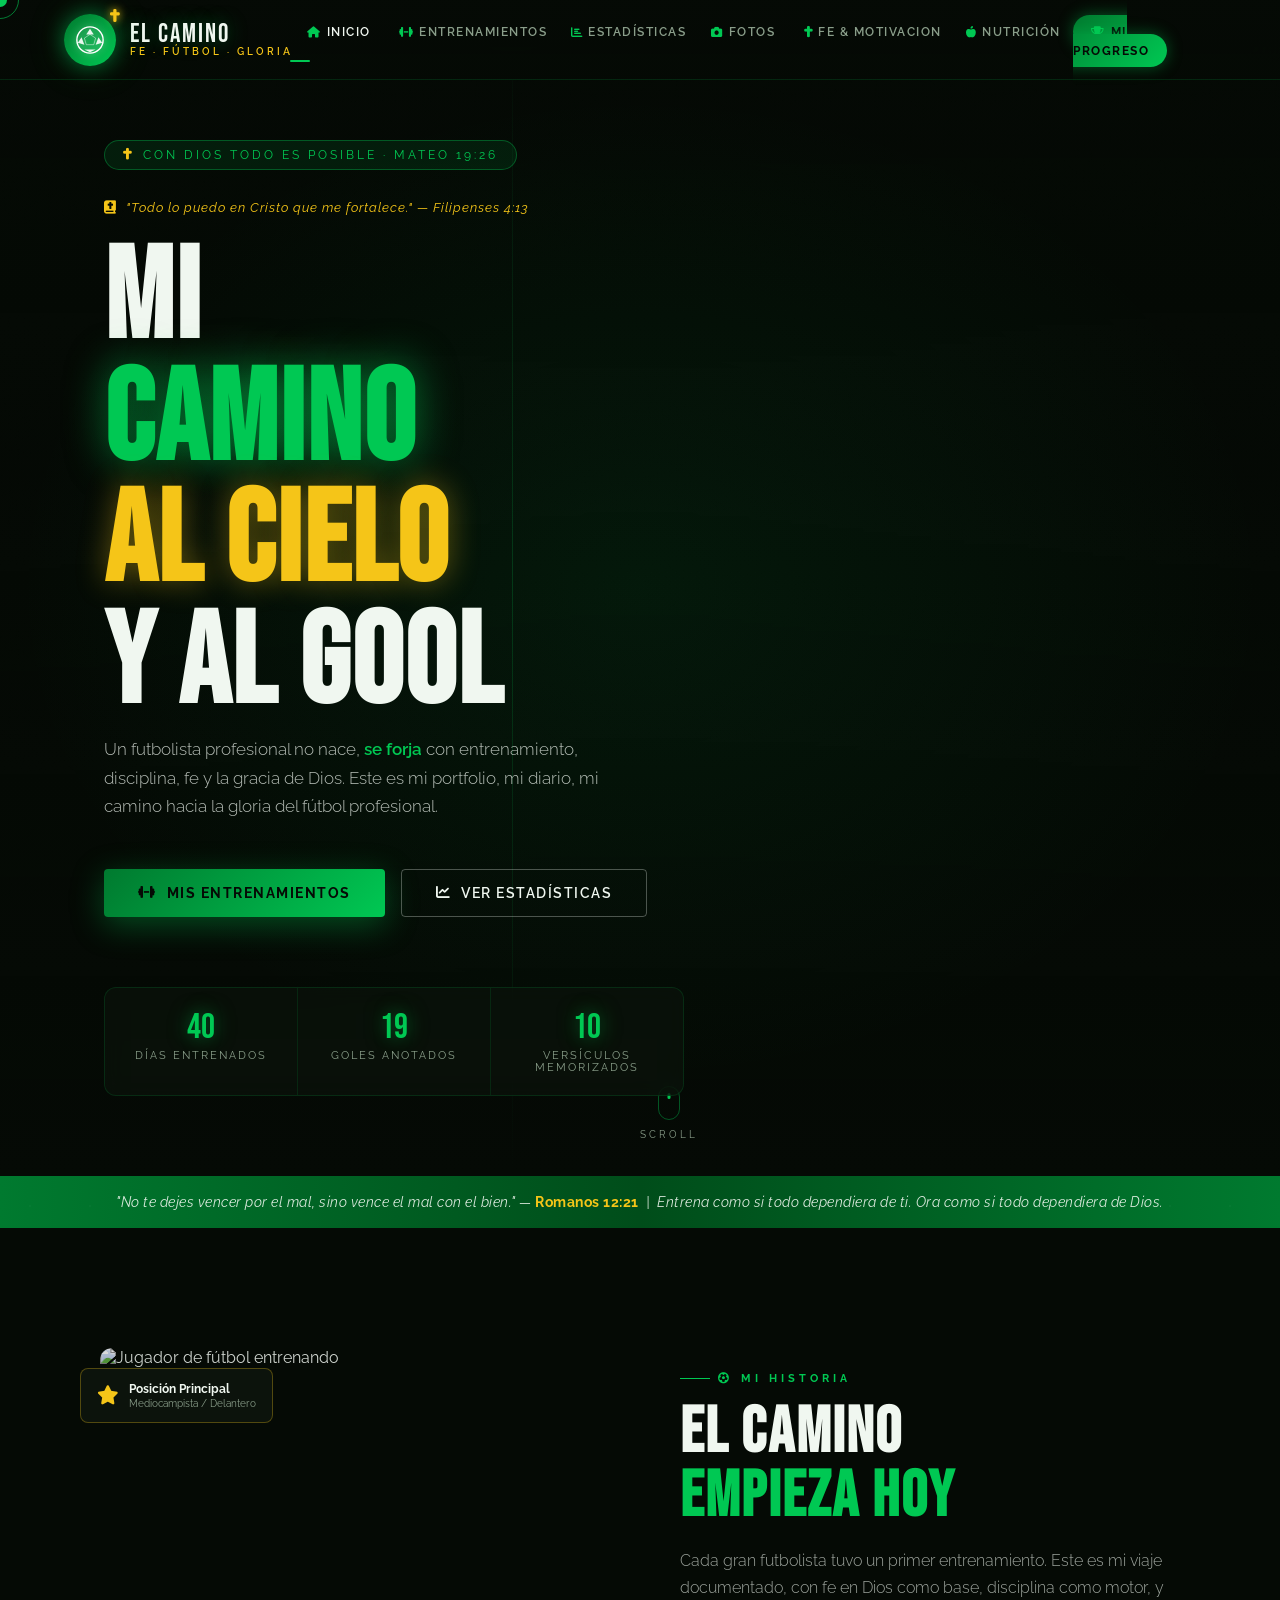
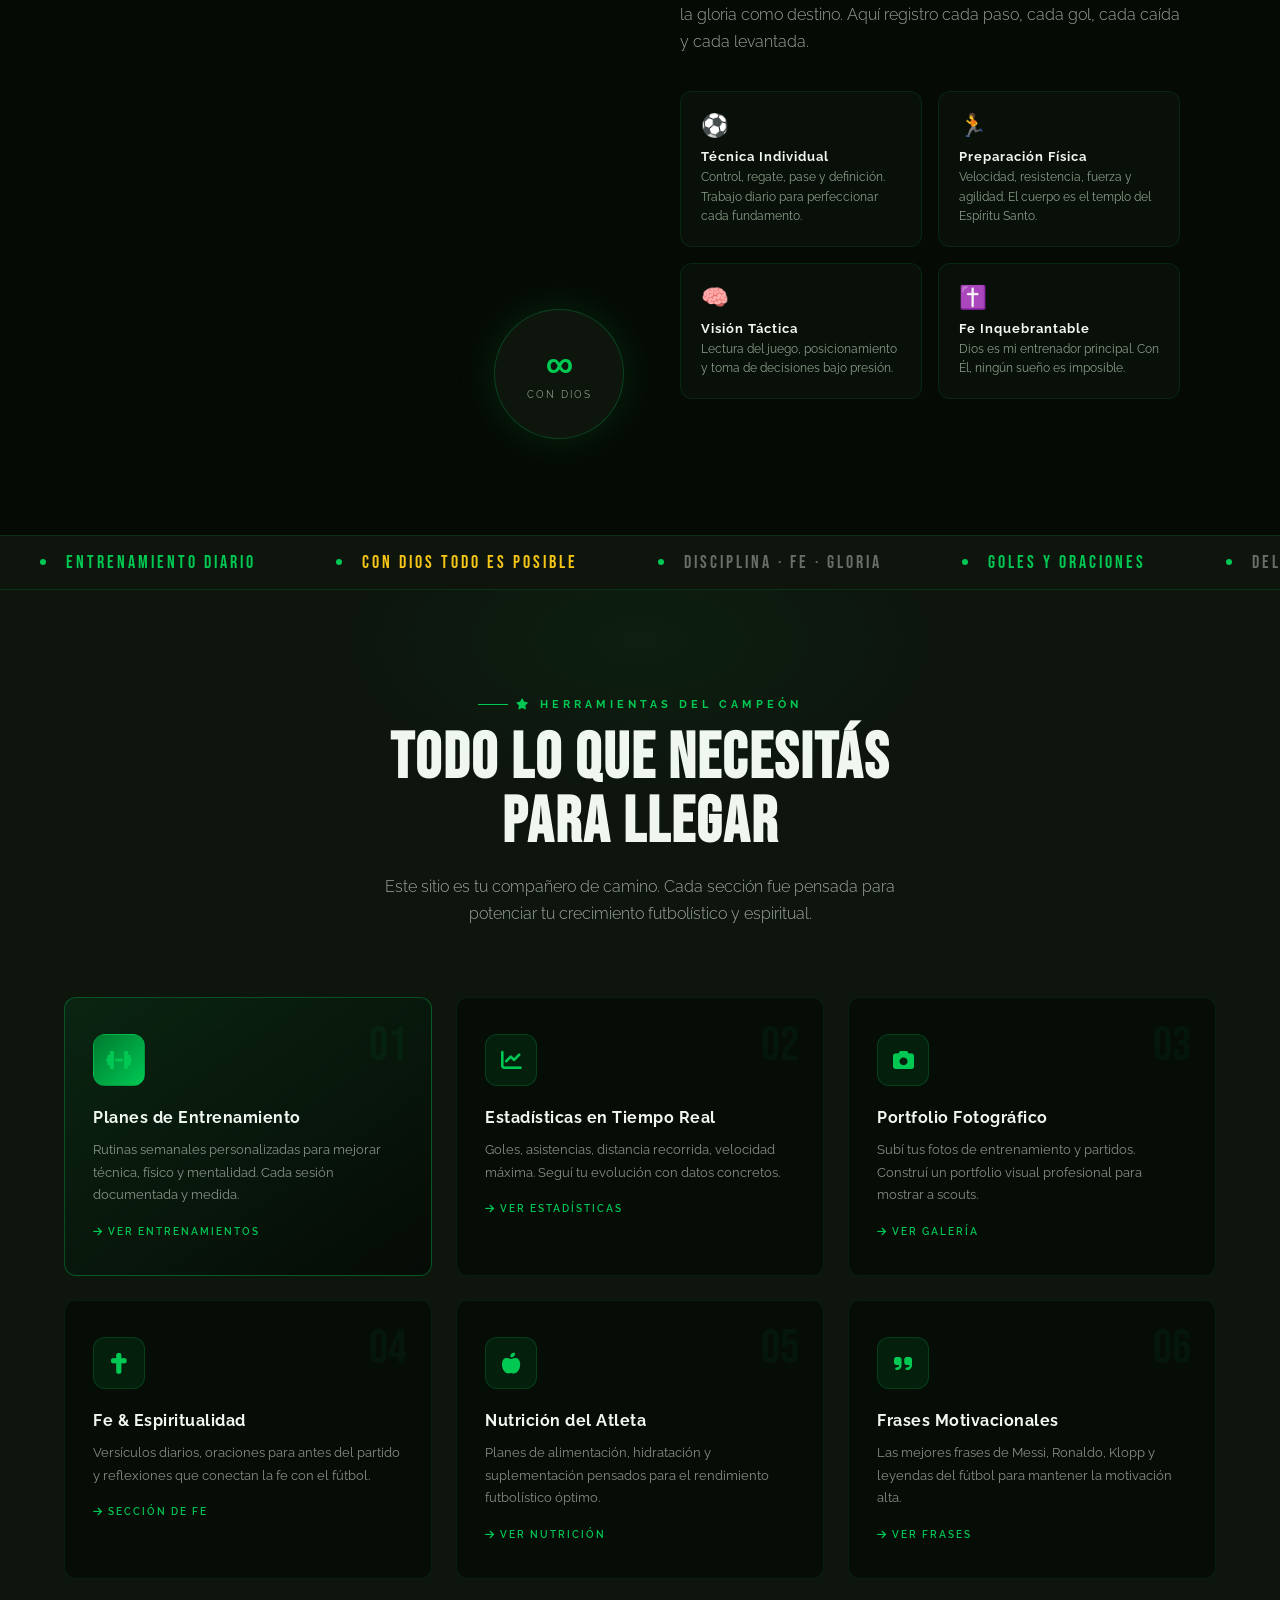
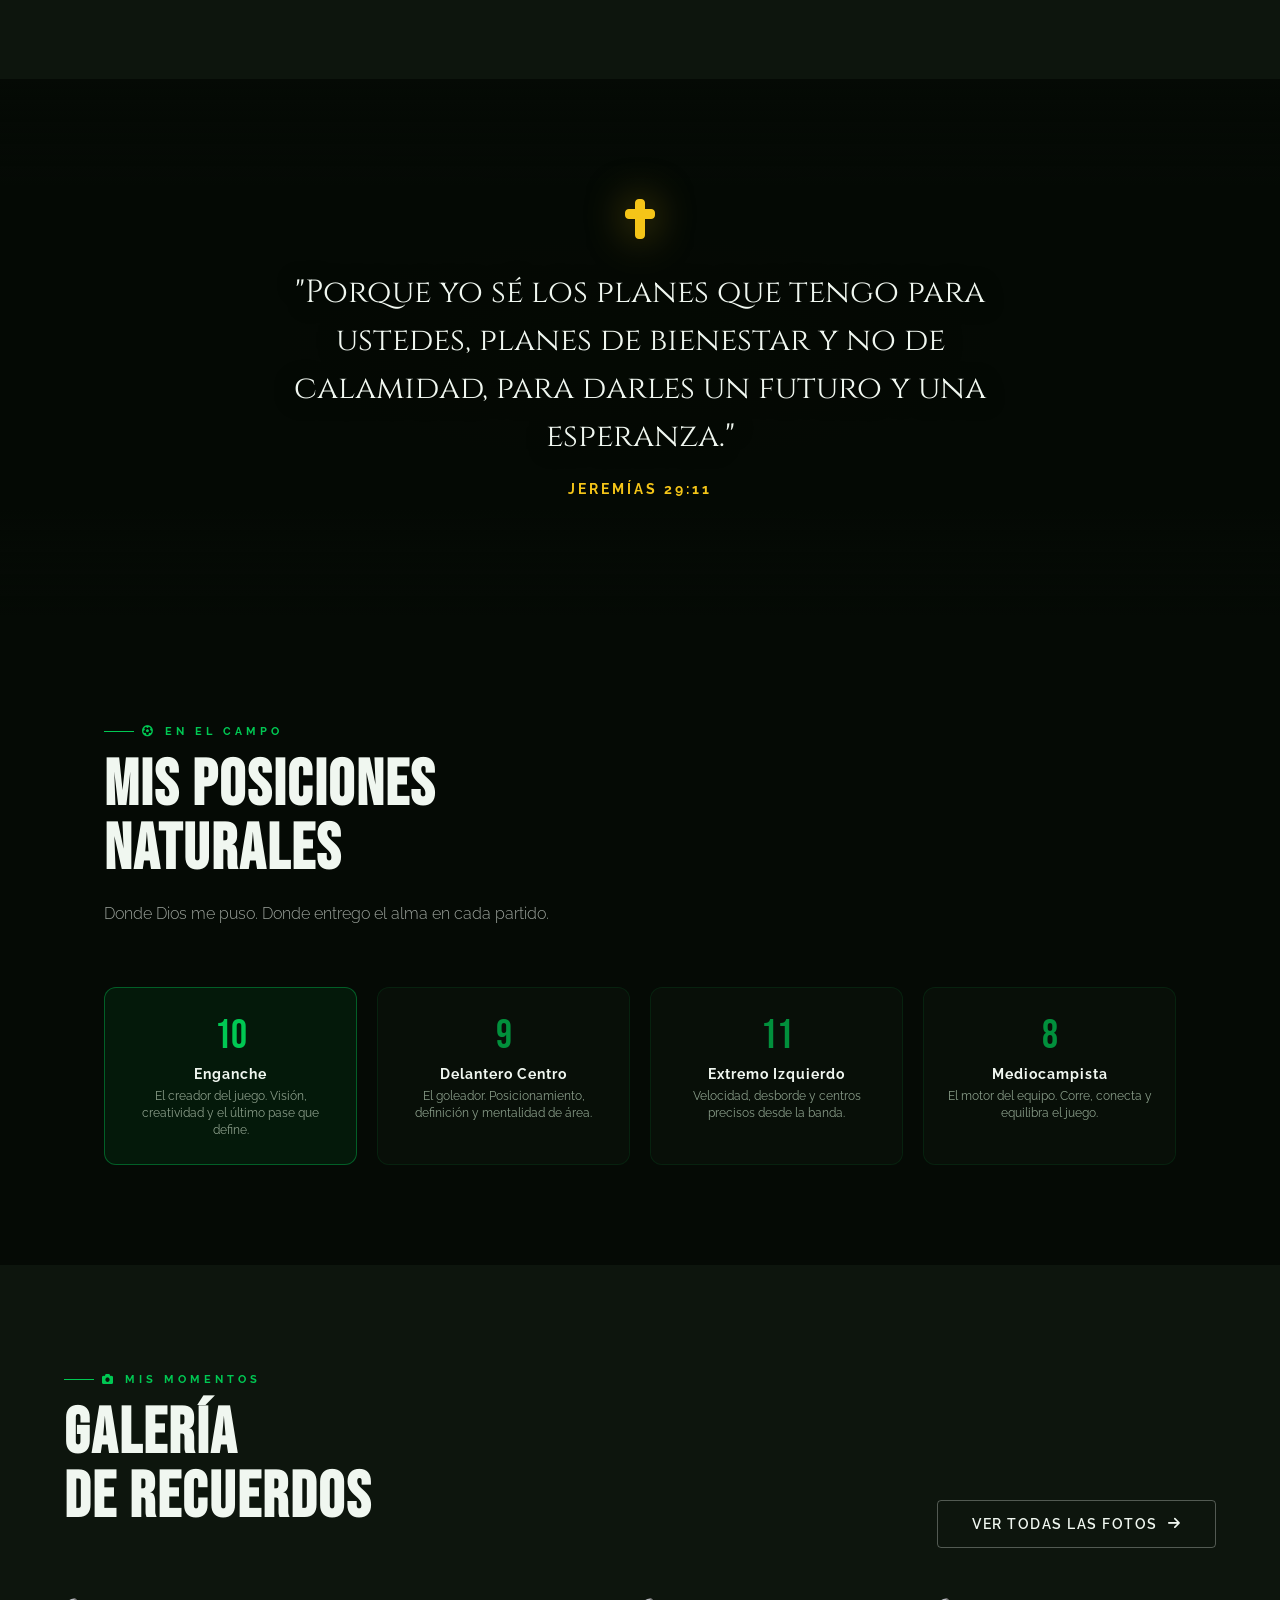
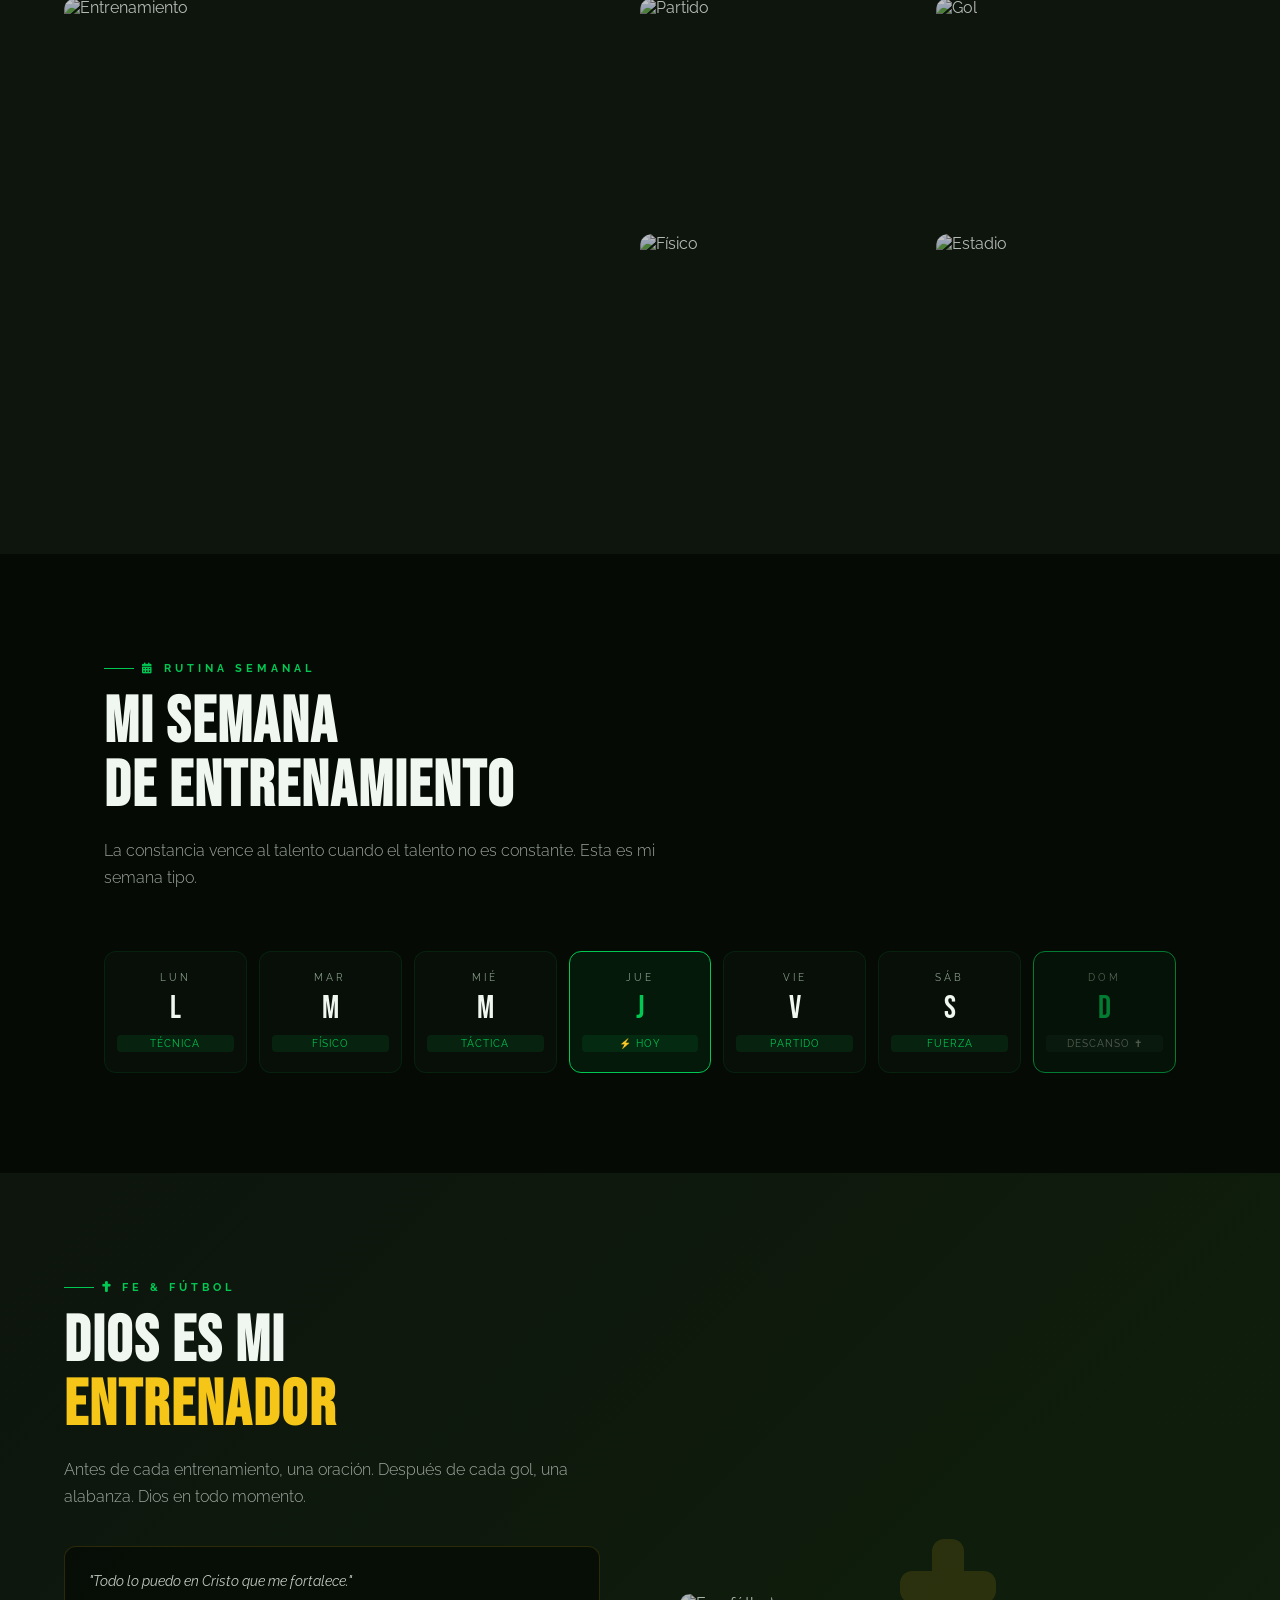
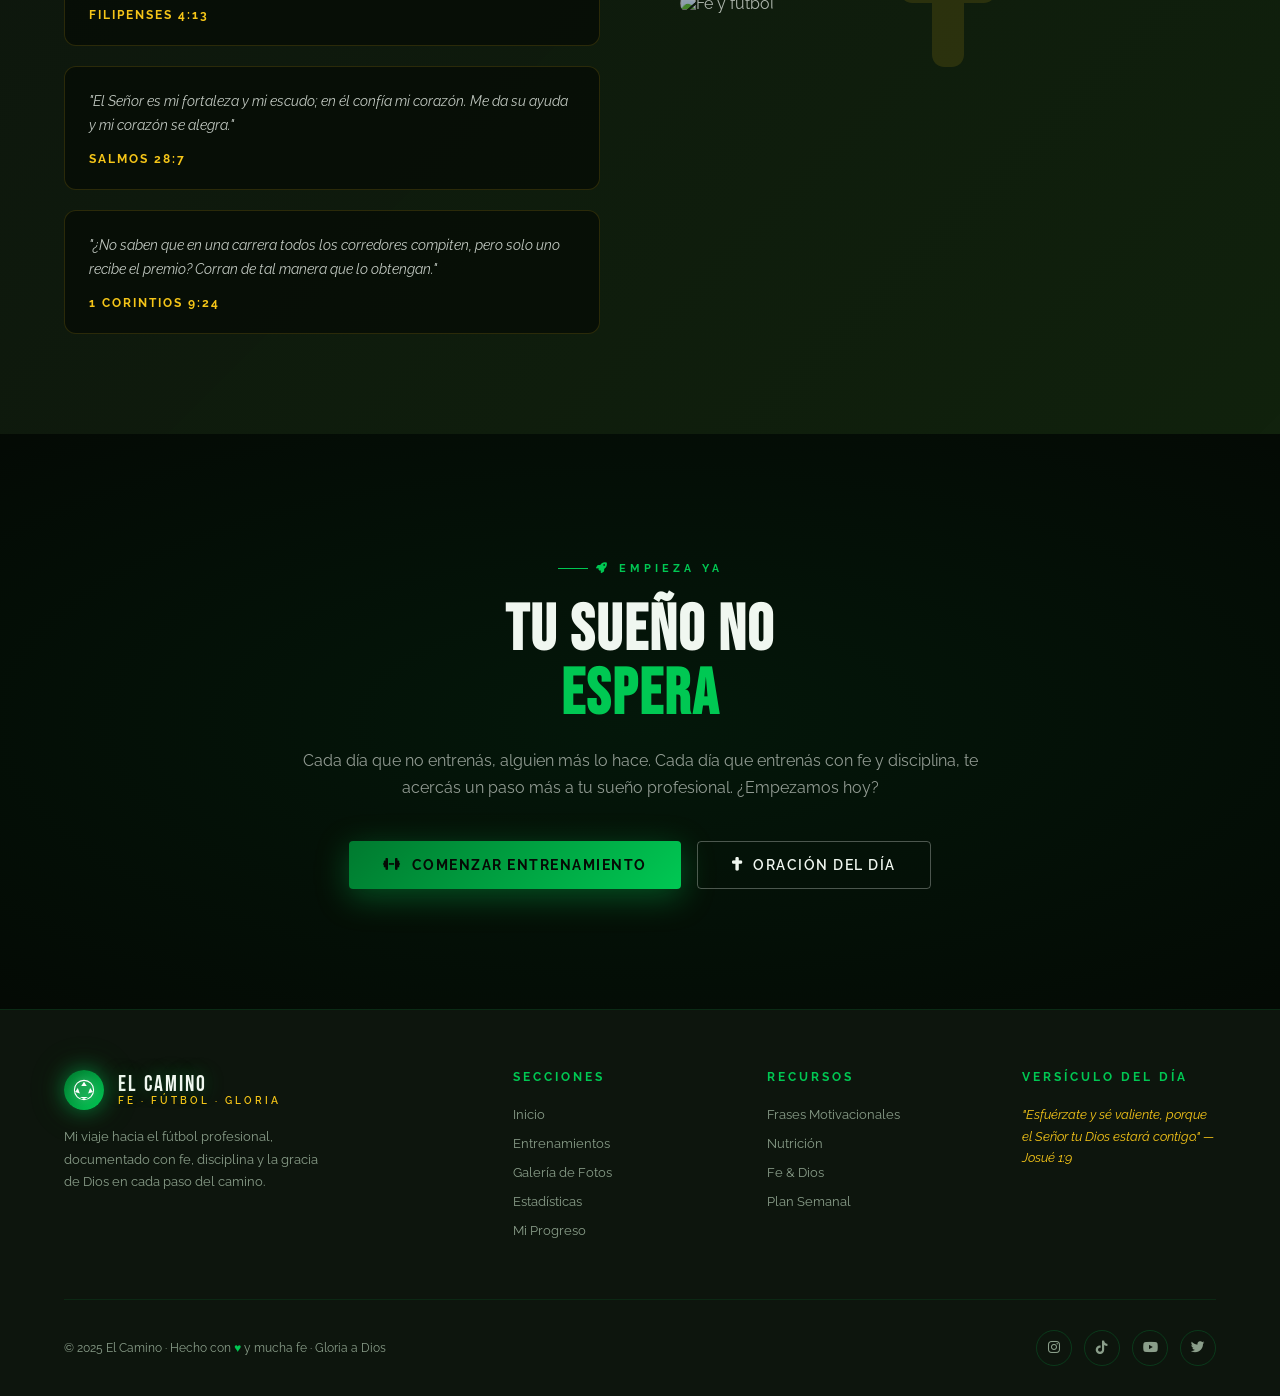
==== index.html @ 0fb9fd30 "1.0 Primera version del El Camino" ====
<!DOCTYPE html>
<html lang="es">
<head>
  <meta charset="UTF-8" />
  <meta name="viewport" content="width=device-width, initial-scale=1.0"/>
  <title>Mi Camino al Fútbol | Con Fe en Dios</title>
  <link rel="preconnect" href="https://fonts.googleapis.com"/>
  <link rel="preconnect" href="https://fonts.gstatic.com" crossorigin/>
  <link href="https://fonts.googleapis.com/css2?family=Bebas+Neue&family=Cinzel:wght@400;700;900&family=Raleway:ital,wght@0,300;0,400;0,600;0,700;1,300&display=swap" rel="stylesheet"/>
  <link rel="stylesheet" href="https://cdnjs.cloudflare.com/ajax/libs/font-awesome/6.5.0/css/all.min.css"/>
  <link rel="stylesheet" href="./css/styles.css">
</head>
<body>

<!-- NOISE OVERLAY -->
<div class="noise"></div>

<!-- CUSTOM CURSOR -->
<div class="cursor" id="cursor"></div>
<div class="cursor-ring" id="cursorRing"></div>

<!-- ============================
     MOBILE NAV
============================ -->
<nav class="mobile-nav" id="mobileNav">
  <a href="index.html" onclick="closeMobile()"><i class="fas fa-home"></i> Inicio</a>
  <a href="entrenamiento.html" onclick="closeMobile()"><i class="fas fa-dumbbell"></i> Entrenamientos</a>
  <a href="fotos.html" onclick="closeMobile()"><i class="fas fa-camera"></i> Fotos</a>
  <a href="estadisticas.html" onclick="closeMobile()"><i class="fas fa-chart-bar"></i> Estadísticas</a>
  <a href="frases.html" onclick="closeMobile()"><i class="fas fa-quote-right"></i> Frases</a>
  <a href="nutricion.html" onclick="closeMobile()"><i class="fas fa-apple-alt"></i> Nutrición</a>
  <a href="fe.html" onclick="closeMobile()"><i class="fas fa-cross"></i> Fe & Dios</a>
  <a href="progreso.html" onclick="closeMobile()"><i class="fas fa-trophy"></i> Mi Progreso</a>
</nav>

<!-- ============================
     NAVBAR
============================ -->
<nav id="navbar">
  <a href="index.html" class="logo">
    <div class="logo-icon">
      <!-- Soccer ball SVG -->
      <svg viewBox="0 0 64 64" xmlns="http://www.w3.org/2000/svg">
        <circle cx="32" cy="32" r="28" fill="none" stroke="white" stroke-width="3"/>
        <polygon points="32,8 40,20 24,20" fill="white" opacity="0.9"/>
        <polygon points="50,26 58,38 44,42" fill="white" opacity="0.9"/>
        <polygon points="44,52 32,58 20,52" fill="white" opacity="0.9"/>
        <polygon points="20,42 6,38 14,26" fill="white" opacity="0.9"/>
        <polygon points="32,20 44,28 40,42 24,42 20,28" fill="none" stroke="white" stroke-width="2" opacity="0.5"/>
      </svg>
      <span class="logo-cross"><i class="fas fa-cross"></i></span>
    </div>
    <div class="logo-text">
      <span class="logo-name">EL CAMINO</span>
      <span class="logo-tag">Fe · Fútbol · Gloria</span>
    </div>
  </a>

  <ul class="nav-links">
    <li><a href="index.html" class="active"><i class="fas fa-home nav-icon"></i>Inicio</a></li>
    <li><a href="entrenamiento.html"><i class="fas fa-dumbbell nav-icon"></i>Entrenamientos</a></li>
    <li><a href="estadisticas.html"><i class="fas fa-chart-bar nav-icon"></i>Estadísticas</a></li>
    <li><a href="fotos.html"><i class="fas fa-camera nav-icon"></i>Fotos</a></li>
    <li><a href="fe.html"><i class="fas fa-cross nav-icon"></i>Fe & Motivacion</a></li>
    <li><a href="nutricion.html"><i class="fas fa-apple-alt nav-icon"></i>Nutrición</a></li>
    <li><a href="progreso.html" class="nav-cta"><i class="fas fa-trophy nav-icon"></i>Mi Progreso</a></li>
  </ul>

  <button class="hamburger" id="hamburger" onclick="toggleMobile()" aria-label="Menú">
    <span></span><span></span><span></span>
  </button>
</nav>

<!-- ============================
     HERO
============================ -->
<section class="hero">
  <div class="hero-bg"></div>
  <div class="hero-overlay"></div>
  <div class="hero-lines"></div>

  <div class="hero-content">
    <div class="hero-badge">
      <i class="fas fa-cross"></i>
      Con Dios todo es posible · Mateo 19:26
    </div>

    <p class="hero-verse">
      <i class="fas fa-bible"></i>
      "Todo lo puedo en Cristo que me fortalece." — Filipenses 4:13
    </p>

    <h1 class="hero-title">
      <span class="line-white">MI</span><br>
      <span class="line-green">CAMINO</span><br>
      <span class="line-gold">AL CIELO</span><br>
      <span class="line-white">Y AL GOOL</span>
    </h1>

    <p class="hero-subtitle">
      Un futbolista profesional no nace, <strong>se forja</strong> con entrenamiento,
      disciplina, fe y la gracia de Dios. Este es mi portfolio, mi diario,
      mi camino hacia la gloria del fútbol profesional.
    </p>

    <div class="hero-btns">
      <a href="entrenamiento.html" class="btn-primary">
        <i class="fas fa-dumbbell"></i>
        Mis Entrenamientos
      </a>
      <a href="estadisticas.html" class="btn-secondary">
        <i class="fas fa-chart-line"></i>
        Ver Estadísticas
      </a>
    </div>

    <div class="hero-stats">
      <div class="stat-item">
        <span class="stat-num" id="cnt1">0</span>
        <span class="stat-label">Días entrenados</span>
      </div>
      <div class="stat-item">
        <span class="stat-num" id="cnt2">0</span>
        <span class="stat-label">Goles anotados</span>
      </div>
      <div class="stat-item">
        <span class="stat-num" id="cnt3">0</span>
        <span class="stat-label">Versículos memorizados</span>
      </div>
    </div>
  </div>

  <div class="scroll-indicator" onclick="document.querySelector('.verse-ribbon').scrollIntoView({behavior:'smooth'})">
    <div class="scroll-mouse"></div>
    <span>Scroll</span>
  </div>
</section>

<!-- ============================
     VERSE RIBBON
============================ -->
<div class="verse-ribbon reveal">
  <p>"No te dejes vencer por el mal, sino vence el mal con el bien." — <strong>Romanos 12:21</strong> &nbsp;|&nbsp; Entrena como si todo dependiera de ti. Ora como si todo dependiera de Dios.</p>
</div>

<!-- ============================
     JOURNEY / ABOUT
============================ -->
<div style="max-width:1200px;margin:0 auto;overflow:visible;">
<section class="journey reveal">
  <div class="journey-img-wrap">
    <img
      src="https://images.unsplash.com/photo-1553778263-73a83bab9b0c?w=700&q=80"
      alt="Jugador de fútbol entrenando"
      class="journey-img-main"
    />
    <div class="journey-img-badge">
      <span class="big">∞</span>
      <span class="small">Con Dios</span>
    </div>
    <div class="journey-img-tag">
      <i class="fas fa-star"></i>
      <div class="tag-text">
        <strong>Posición Principal</strong>
        <span>Mediocampista / Delantero</span>
      </div>
    </div>
  </div>

  <div class="journey-text">
    <span class="section-label"><i class="fas fa-futbol"></i> Mi Historia</span>
    <h2 class="section-title">El Camino<br><span>Empieza Hoy</span></h2>
    <p class="section-desc">
      Cada gran futbolista tuvo un primer entrenamiento. Este es mi viaje
      documentado, con fe en Dios como base, disciplina como motor,
      y la gloria como destino. Aquí registro cada paso, cada gol, cada caída y cada levantada.
    </p>

    <div class="journey-qualities">
      <div class="quality-card">
        <div class="quality-icon">⚽</div>
        <div class="quality-title">Técnica Individual</div>
        <div class="quality-text">Control, regate, pase y definición. Trabajo diario para perfeccionar cada fundamento.</div>
      </div>
      <div class="quality-card">
        <div class="quality-icon">🏃</div>
        <div class="quality-title">Preparación Física</div>
        <div class="quality-text">Velocidad, resistencia, fuerza y agilidad. El cuerpo es el templo del Espíritu Santo.</div>
      </div>
      <div class="quality-card">
        <div class="quality-icon">🧠</div>
        <div class="quality-title">Visión Táctica</div>
        <div class="quality-text">Lectura del juego, posicionamiento y toma de decisiones bajo presión.</div>
      </div>
      <div class="quality-card">
        <div class="quality-icon">✝️</div>
        <div class="quality-title">Fe Inquebrantable</div>
        <div class="quality-text">Dios es mi entrenador principal. Con Él, ningún sueño es imposible.</div>
      </div>
    </div>
  </div>
</section>
</div>

<!-- ============================
     TICKER
============================ -->
<section class="ticker-section">
  <div class="ticker-track">
    <div class="ticker-item highlight"><span class="dot"></span> ENTRENAMIENTO DIARIO</div>
    <div class="ticker-item gold"><span class="dot"></span> CON DIOS TODO ES POSIBLE</div>
    <div class="ticker-item"><span class="dot"></span> DISCIPLINA · FE · GLORIA</div>
    <div class="ticker-item highlight"><span class="dot"></span> GOLES Y ORACIONES</div>
    <div class="ticker-item"><span class="dot"></span> DEL POTRERO AL PROFESIONAL</div>
    <div class="ticker-item gold"><span class="dot"></span> FILIPENSES 4:13</div>
    <div class="ticker-item"><span class="dot"></span> MI CAMINO AL SUEÑO</div>
    <div class="ticker-item highlight"><span class="dot"></span> TRABAJO · SACRIFICIO · PASIÓN</div>
    <!-- Duplicar para loop infinito -->
    <div class="ticker-item highlight"><span class="dot"></span> ENTRENAMIENTO DIARIO</div>
    <div class="ticker-item gold"><span class="dot"></span> CON DIOS TODO ES POSIBLE</div>
    <div class="ticker-item"><span class="dot"></span> DISCIPLINA · FE · GLORIA</div>
    <div class="ticker-item highlight"><span class="dot"></span> GOLES Y ORACIONES</div>
    <div class="ticker-item"><span class="dot"></span> DEL POTRERO AL PROFESIONAL</div>
    <div class="ticker-item gold"><span class="dot"></span> FILIPENSES 4:13</div>
    <div class="ticker-item"><span class="dot"></span> MI CAMINO AL SUEÑO</div>
    <div class="ticker-item highlight"><span class="dot"></span> TRABAJO · SACRIFICIO · PASIÓN</div>
  </div>
</section>

<!-- ============================
     FEATURES
============================ -->
<section class="features-section">
  <div class="features-inner">
    <div class="features-header reveal">
      <span class="section-label"><i class="fas fa-star"></i> Herramientas del Campeón</span>
      <h2 class="section-title">Todo Lo Que Necesitás<br>Para Llegar</h2>
      <p class="section-desc">Este sitio es tu compañero de camino. Cada sección fue pensada para potenciar tu crecimiento futbolístico y espiritual.</p>
    </div>

    <div class="features-grid">
      <div class="feature-card featured reveal">
        <div class="feature-num">01</div>
        <div class="feature-icon"><i class="fas fa-dumbbell"></i></div>
        <div class="feature-title">Planes de Entrenamiento</div>
        <div class="feature-text">Rutinas semanales personalizadas para mejorar técnica, físico y mentalidad. Cada sesión documentada y medida.</div>
        <span class="feature-tag"><i class="fas fa-arrow-right"></i> Ver entrenamientos</span>
      </div>
      <div class="feature-card reveal">
        <div class="feature-num">02</div>
        <div class="feature-icon"><i class="fas fa-chart-line"></i></div>
        <div class="feature-title">Estadísticas en Tiempo Real</div>
        <div class="feature-text">Goles, asistencias, distancia recorrida, velocidad máxima. Seguí tu evolución con datos concretos.</div>
        <span class="feature-tag"><i class="fas fa-arrow-right"></i> Ver estadísticas</span>
      </div>
      <div class="feature-card reveal">
        <div class="feature-num">03</div>
        <div class="feature-icon"><i class="fas fa-camera"></i></div>
        <div class="feature-title">Portfolio Fotográfico</div>
        <div class="feature-text">Subí tus fotos de entrenamiento y partidos. Construí un portfolio visual profesional para mostrar a scouts.</div>
        <span class="feature-tag"><i class="fas fa-arrow-right"></i> Ver galería</span>
      </div>
      <div class="feature-card reveal">
        <div class="feature-num">04</div>
        <div class="feature-icon"><i class="fas fa-cross"></i></div>
        <div class="feature-title">Fe & Espiritualidad</div>
        <div class="feature-text">Versículos diarios, oraciones para antes del partido y reflexiones que conectan la fe con el fútbol.</div>
        <span class="feature-tag"><i class="fas fa-arrow-right"></i> Sección de Fe</span>
      </div>
      <div class="feature-card reveal">
        <div class="feature-num">05</div>
        <div class="feature-icon"><i class="fas fa-apple-alt"></i></div>
        <div class="feature-title">Nutrición del Atleta</div>
        <div class="feature-text">Planes de alimentación, hidratación y suplementación pensados para el rendimiento futbolístico óptimo.</div>
        <span class="feature-tag"><i class="fas fa-arrow-right"></i> Ver nutrición</span>
      </div>
      <div class="feature-card reveal">
        <div class="feature-num">06</div>
        <div class="feature-icon"><i class="fas fa-quote-right"></i></div>
        <div class="feature-title">Frases Motivacionales</div>
        <div class="feature-text">Las mejores frases de Messi, Ronaldo, Klopp y leyendas del fútbol para mantener la motivación alta.</div>
        <span class="feature-tag"><i class="fas fa-arrow-right"></i> Ver frases</span>
      </div>
    </div>
  </div>
</section>

<!-- ============================
     VERSE SECTION
============================ -->
<section class="verse-section">
  <div class="verse-inner reveal">
    <i class="fas fa-cross verse-cross"></i>
    <p class="verse-text">
      "Porque yo sé los planes que tengo para ustedes,
      planes de bienestar y no de calamidad,
      para darles un futuro y una esperanza."
    </p>
    <p class="verse-ref">Jeremías 29:11</p>
  </div>
</section>

<!-- ============================
     POSICIONES
============================ -->
<section class="positions-section">
  <div class="positions-header reveal">
    <span class="section-label"><i class="fas fa-futbol"></i> En el Campo</span>
    <h2 class="section-title">Mis Posiciones<br>Naturales</h2>
    <p class="section-desc">Donde Dios me puso. Donde entrego el alma en cada partido.</p>
  </div>

  <div class="positions-grid reveal">
    <div class="pos-card main">
      <div class="pos-num">10</div>
      <div class="pos-name">Enganche</div>
      <div class="pos-desc">El creador del juego. Visión, creatividad y el último pase que define.</div>
    </div>
    <div class="pos-card">
      <div class="pos-num">9</div>
      <div class="pos-name">Delantero Centro</div>
      <div class="pos-desc">El goleador. Posicionamiento, definición y mentalidad de área.</div>
    </div>
    <div class="pos-card">
      <div class="pos-num">11</div>
      <div class="pos-name">Extremo Izquierdo</div>
      <div class="pos-desc">Velocidad, desborde y centros precisos desde la banda.</div>
    </div>
    <div class="pos-card">
      <div class="pos-num">8</div>
      <div class="pos-name">Mediocampista</div>
      <div class="pos-desc">El motor del equipo. Corre, conecta y equilibra el juego.</div>
    </div>
  </div>
</section>

<!-- ============================
     GALLERY PREVIEW
============================ -->
<section class="gallery-section">
  <div class="gallery-inner">
    <div class="gallery-header reveal">
      <div>
        <span class="section-label"><i class="fas fa-camera"></i> Mis Momentos</span>
        <h2 class="section-title">Galería<br>de Recuerdos</h2>
      </div>
      <a href="fotos.html" class="btn-secondary" style="align-self:flex-end;">Ver todas las fotos <i class="fas fa-arrow-right"></i></a>
    </div>

    <div class="gallery-grid reveal">
      <div class="gallery-item">
        <img src="https://images.unsplash.com/photo-1517466787929-bc90951d0974?w=600&q=80" alt="Entrenamiento"/>
        <div class="gallery-item-overlay"><span>Entrenamiento intensivo</span></div>
      </div>
      <div class="gallery-item">
        <img src="https://images.unsplash.com/photo-1431324155629-1a6deb1dec8d?w=400&q=80" alt="Partido"/>
        <div class="gallery-item-overlay"><span>Partido de competición</span></div>
      </div>
      <div class="gallery-item">
        <img src="https://images.unsplash.com/photo-1579952363873-27f3bade9f55?w=400&q=80" alt="Gol"/>
        <div class="gallery-item-overlay"><span>Momento de gol</span></div>
      </div>
      <div class="gallery-item">
        <img src="https://images.unsplash.com/photo-1461896836934-ffe607ba8211?w=400&q=80" alt="Físico"/>
        <div class="gallery-item-overlay"><span>Preparación física</span></div>
      </div>
      <div class="gallery-item">
        <img src="https://images.unsplash.com/photo-1508098682722-e99c43a406b2?w=400&q=80" alt="Estadio"/>
        <div class="gallery-item-overlay"><span>Mi estadio soñado</span></div>
      </div>
    </div>
  </div>
</section>

<!-- ============================
     PLAN SEMANAL
============================ -->
<section class="plan-section">
  <div class="plan-header reveal">
    <span class="section-label"><i class="fas fa-calendar-alt"></i> Rutina Semanal</span>
    <h2 class="section-title">Mi Semana<br>de Entrenamiento</h2>
    <p class="section-desc">La constancia vence al talento cuando el talento no es constante. Esta es mi semana tipo.</p>
  </div>

  <div class="plan-grid reveal">
    <div class="plan-day">
      <div class="day-name">Lun</div>
      <div class="day-num">L</div>
      <div class="day-tag">Técnica</div>
    </div>
    <div class="plan-day">
      <div class="day-name">Mar</div>
      <div class="day-num">M</div>
      <div class="day-tag">Físico</div>
    </div>
    <div class="plan-day">
      <div class="day-name">Mié</div>
      <div class="day-num">M</div>
      <div class="day-tag">Táctica</div>
    </div>
    <div class="plan-day today">
      <div class="day-name">Jue</div>
      <div class="day-num">J</div>
      <div class="day-tag">⚡ HOY</div>
    </div>
    <div class="plan-day">
      <div class="day-name">Vie</div>
      <div class="day-num">V</div>
      <div class="day-tag">Partido</div>
    </div>
    <div class="plan-day">
      <div class="day-name">Sáb</div>
      <div class="day-num">S</div>
      <div class="day-tag">Fuerza</div>
    </div>
    <div class="plan-day rest">
      <div class="day-name">Dom</div>
      <div class="day-num">D</div>
      <div class="day-tag">Descanso ✝</div>
    </div>
  </div>
</section>

<!-- ============================
     FE & DIOS
============================ -->
<section class="god-section">
  <div class="god-inner">
    <div class="god-text reveal">
      <span class="section-label"><i class="fas fa-cross"></i> Fe & Fútbol</span>
      <h2 class="section-title">Dios Es Mi<br><span>Entrenador</span></h2>
      <p class="section-desc">Antes de cada entrenamiento, una oración. Después de cada gol, una alabanza. Dios en todo momento.</p>

      <div class="god-verses">
        <div class="god-verse-card">
          <p>"Todo lo puedo en Cristo que me fortalece."</p>
          <cite>Filipenses 4:13</cite>
        </div>
        <div class="god-verse-card">
          <p>"El Señor es mi fortaleza y mi escudo; en él confía mi corazón. Me da su ayuda y mi corazón se alegra."</p>
          <cite>Salmos 28:7</cite>
        </div>
        <div class="god-verse-card">
          <p>"¿No saben que en una carrera todos los corredores compiten, pero solo uno recibe el premio? Corran de tal manera que lo obtengan."</p>
          <cite>1 Corintios 9:24</cite>
        </div>
      </div>
    </div>

    <div class="god-image-wrap reveal">
      <img
        src="https://images.unsplash.com/photo-1529333166437-7750a6dd5a70?w=600&q=80"
        alt="Fe y fútbol"
        class="god-image-main"
      />
      <div class="god-cross-overlay"><i class="fas fa-cross"></i></div>
    </div>
  </div>
</section>

<!-- ============================
     CTA FINAL
============================ -->
<section class="cta-section">
  <div class="cta-inner reveal">
    <span class="section-label"><i class="fas fa-rocket"></i> Empieza Ya</span>
    <h2 class="section-title">Tu Sueño No<br><span>Espera</span></h2>
    <p>Cada día que no entrenás, alguien más lo hace. Cada día que entrenás con fe y disciplina, te acercás un paso más a tu sueño profesional. ¿Empezamos hoy?</p>
    <div class="cta-btns">
      <a href="entrenamiento.html" class="btn-primary"><i class="fas fa-dumbbell"></i> Comenzar Entrenamiento</a>
      <a href="fe.html" class="btn-secondary"><i class="fas fa-cross"></i> Oración del Día</a>
    </div>
  </div>
</section>

<!-- ============================
     FOOTER
============================ -->
<footer>
  <div class="footer-inner">
    <div class="footer-top">
      <div class="footer-brand">
        <a href="index.html" class="logo" style="text-decoration:none;">
          <div class="logo-icon" style="width:40px;height:40px;">
            <svg viewBox="0 0 64 64" style="width:22px;height:22px;fill:white;"><circle cx="32" cy="32" r="28" fill="none" stroke="white" stroke-width="3"/><polygon points="32,8 40,20 24,20" fill="white"/><polygon points="50,26 58,38 44,42" fill="white"/><polygon points="44,52 32,58 20,52" fill="white"/><polygon points="20,42 6,38 14,26" fill="white"/></svg>
          </div>
          <div class="logo-text">
            <span class="logo-name">EL CAMINO</span>
            <span class="logo-tag">Fe · Fútbol · Gloria</span>
          </div>
        </a>
        <p>Mi viaje hacia el fútbol profesional, documentado con fe, disciplina y la gracia de Dios en cada paso del camino.</p>
      </div>

      <div class="footer-col">
        <h4>Secciones</h4>
        <ul>
          <li><a href="index.html">Inicio</a></li>
          <li><a href="entrenamiento.html">Entrenamientos</a></li>
          <li><a href="fotos.html">Galería de Fotos</a></li>
          <li><a href="estadisticas.html">Estadísticas</a></li>
          <li><a href="progreso.html">Mi Progreso</a></li>
        </ul>
      </div>

      <div class="footer-col">
        <h4>Recursos</h4>
        <ul>
          <li><a href="frases.html">Frases Motivacionales</a></li>
          <li><a href="dieta.html">Nutrición</a></li>
          <li><a href="fe.html">Fe & Dios</a></li>
          <li><a href="entrenamiento.html">Plan Semanal</a></li>
        </ul>
      </div>

      <div class="footer-col">
        <h4>Versículo del Día</h4>
        <ul>
          <li><a href="fe.html" style="color:var(--dorado);font-style:italic;line-height:1.6;">"Esfuérzate y sé valiente, porque el Señor tu Dios estará contigo." — Josué 1:9</a></li>
        </ul>
      </div>
    </div>

    <div class="footer-bottom">
      <p>© 2025 El Camino · Hecho con <span class="heart">♥</span> y mucha fe · Gloria a Dios</p>
      <div class="social-links">
        <a href="#" class="social-link"><i class="fab fa-instagram"></i></a>
        <a href="#" class="social-link"><i class="fab fa-tiktok"></i></a>
        <a href="#" class="social-link"><i class="fab fa-youtube"></i></a>
        <a href="#" class="social-link"><i class="fab fa-twitter"></i></a>
      </div>
    </div>
  </div>
</footer>

<!-- ============================
     JAVASCRIPT
============================ -->
<script>
  /* --- Cursor personalizado --- */
  const cursor     = document.getElementById('cursor');
  const cursorRing = document.getElementById('cursorRing');
  let cx = 0, cy = 0, rx = 0, ry = 0;

  document.addEventListener('mousemove', e => {
    cx = e.clientX; cy = e.clientY;
    cursor.style.transform = `translate(${cx}px, ${cy}px) translate(-50%, -50%)`;
  });

  function animateRing() {
    rx += (cx - rx) * 0.12;
    ry += (cy - ry) * 0.12;
    cursorRing.style.transform = `translate(${rx}px, ${ry}px) translate(-50%, -50%)`;
    requestAnimationFrame(animateRing);
  }
  animateRing();

  document.querySelectorAll('a, button, .feature-card, .gallery-item').forEach(el => {
    el.addEventListener('mouseenter', () => {
      cursor.style.transform += ' scale(1.8)';
      cursor.style.background = 'var(--dorado)';
      cursorRing.style.width = '55px';
      cursorRing.style.height = '55px';
    });
    el.addEventListener('mouseleave', () => {
      cursor.style.background = 'var(--verde)';
      cursorRing.style.width = '38px';
      cursorRing.style.height = '38px';
    });
  });

  /* --- Navbar scroll --- */
  const navbar = document.getElementById('navbar');
  window.addEventListener('scroll', () => {
    navbar.classList.toggle('scrolled', window.scrollY > 50);
  });

  /* --- Mobile nav --- */
  const hamburger = document.getElementById('hamburger');
  const mobileNav = document.getElementById('mobileNav');

  function toggleMobile() {
    hamburger.classList.toggle('open');
    mobileNav.classList.toggle('open');
    document.body.style.overflow = mobileNav.classList.contains('open') ? 'hidden' : '';
  }
  function closeMobile() {
    hamburger.classList.remove('open');
    mobileNav.classList.remove('open');
    document.body.style.overflow = '';
  }

  /* --- Intersection Observer para reveal --- */
  const reveals = document.querySelectorAll('.reveal');
  const observer = new IntersectionObserver((entries) => {
    entries.forEach((entry, i) => {
      if (entry.isIntersecting) {
        setTimeout(() => entry.target.classList.add('visible'), i * 60);
        observer.unobserve(entry.target);
      }
    });
  }, { threshold: 0.12 });

  reveals.forEach(el => observer.observe(el));

  /* --- Contador animado --- */
  function animateCount(el, target, duration = 2000) {
    let start = 0;
    const step = target / (duration / 16);
    const timer = setInterval(() => {
      start += step;
      if (start >= target) { el.textContent = target; clearInterval(timer); }
      else el.textContent = Math.floor(start);
    }, 16);
  }

  // Dispara cuando el hero stats es visible
  const heroStats = document.querySelector('.hero-stats');
  const statsObserver = new IntersectionObserver(entries => {
    if (entries[0].isIntersecting) {
      animateCount(document.getElementById('cnt1'), 47);
      animateCount(document.getElementById('cnt2'), 23);
      animateCount(document.getElementById('cnt3'), 12);
      statsObserver.disconnect();
    }
  }, { threshold: 0.5 });
  if (heroStats) statsObserver.observe(heroStats);

  /* --- Día actual --- */
  const days = ['Dom','Lun','Mar','Mié','Jue','Vie','Sáb'];
  const today = new Date().getDay();
  const planDays = document.querySelectorAll('.plan-day');
  planDays.forEach((d, i) => {
    // i: 0=Lun,1=Mar,...,6=Dom → day: 1=Lun,...,0=Dom
    const jsDay = i === 6 ? 0 : i + 1;
    if (jsDay === today) {
      d.classList.add('today');
    }
  });

  /* --- Parallax hero bg sutil --- */
  window.addEventListener('scroll', () => {
    const heroBg = document.querySelector('.hero-bg');
    if (heroBg) {
      heroBg.style.transform = `scale(1.05) translateY(${window.scrollY * 0.08}px)`;
    }
  });

  console.log('⚽ El Camino - Mi portfolio futbolístico · Con Dios todo es posible · Filipenses 4:13');
</script>

</body>
</html>
---- css/styles.css ----
/* =============================================
       ROOT VARIABLES & RESET
    ============================================= */
    :root {
      --verde:       #00c853;
      --verde-dark:  #007a2f;
      --verde-glow:  #00ff6a33;
      --dorado:      #f5c518;
      --dorado-dark: #c49a00;
      --negro:       #050a05;
      --negro2:      #0d150d;
      --blanco:      #f0f7f0;
      --gris:        #8a9e8a;
      --gris-dark:   #1a271a;
      --nav-h:       80px;
      --radius:      12px;
      --transition:  0.35s cubic-bezier(.4,0,.2,1);
    }

    *, *::before, *::after { box-sizing: border-box; margin: 0; padding: 0; }

    html { scroll-behavior: smooth; font-size: 16px; }

    body {
      background: var(--negro);
      color: var(--blanco);
      font-family: 'Raleway', sans-serif;
      overflow-x: hidden;
      cursor: none;
    }

    /* =============================================
       CUSTOM CURSOR
    ============================================= */
    .cursor {
      width: 14px; height: 14px;
      background: var(--verde);
      border-radius: 50%;
      position: fixed;
      top: 0; left: 0;
      pointer-events: none;
      z-index: 99999;
      transition: transform 0.12s ease, background 0.2s;
      transform: translate(-50%,-50%);
      mix-blend-mode: screen;
    }
    .cursor-ring {
      width: 38px; height: 38px;
      border: 1.5px solid var(--verde);
      border-radius: 50%;
      position: fixed;
      top: 0; left: 0;
      pointer-events: none;
      z-index: 99998;
      transition: transform 0.25s ease, width 0.2s, height 0.2s, border-color 0.2s;
      transform: translate(-50%,-50%);
      opacity: 0.6;
    }
    body:hover .cursor-ring { opacity: 1; }

    /* =============================================
       SCROLLBAR
    ============================================= */
    ::-webkit-scrollbar { width: 6px; }
    ::-webkit-scrollbar-track { background: var(--negro2); }
    ::-webkit-scrollbar-thumb { background: var(--verde-dark); border-radius: 3px; }

    /* =============================================
       NOISE OVERLAY
    ============================================= */
    .noise {
      position: fixed; inset: 0; z-index: 0;
      pointer-events: none;
      background-image: url("data:image/svg+xml,%3Csvg viewBox='0 0 256 256' xmlns='http://www.w3.org/2000/svg'%3E%3Cfilter id='n'%3E%3CfeTurbulence type='fractalNoise' baseFrequency='0.9' numOctaves='4' stitchTiles='stitch'/%3E%3C/filter%3E%3Crect width='100%25' height='100%25' filter='url(%23n)' opacity='0.04'/%3E%3C/svg%3E");
      background-size: 200px 200px;
      opacity: 0.18;
    }

    /* =============================================
       NAVIGATION
    ============================================= */
    nav {
      position: fixed;
      top: 0; left: 0; right: 0;
      height: var(--nav-h);
      z-index: 1000;
      display: flex;
      align-items: center;
      justify-content: space-between;
      padding: 0 5%;
      background: linear-gradient(180deg, rgba(5,10,5,0.98) 0%, rgba(5,10,5,0.85) 100%);
      backdrop-filter: blur(18px);
      border-bottom: 1px solid rgba(0,200,83,0.15);
      transition: background var(--transition);
    }
    nav.scrolled {
      background: rgba(5,10,5,0.99);
      border-bottom-color: rgba(0,200,83,0.3);
      box-shadow: 0 4px 40px rgba(0,200,83,0.08);
    }

    /* --- LOGO --- */
    .logo {
      display: flex;
      align-items: center;
      gap: 14px;
      text-decoration: none;
      flex-shrink: 0;
    }
    .logo-icon {
      width: 52px; height: 52px;
      background: linear-gradient(135deg, var(--verde-dark), var(--verde));
      border-radius: 50%;
      display: flex; align-items: center; justify-content: center;
      position: relative;
      box-shadow: 0 0 20px rgba(0,200,83,0.5), 0 0 40px rgba(0,200,83,0.2);
      animation: logoGlow 3s ease-in-out infinite;
    }
    @keyframes logoGlow {
      0%,100% { box-shadow: 0 0 20px rgba(0,200,83,0.5), 0 0 40px rgba(0,200,83,0.2); }
      50%      { box-shadow: 0 0 30px rgba(0,200,83,0.8), 0 0 60px rgba(0,200,83,0.4); }
    }
    .logo-icon svg {
      width: 30px; height: 30px;
      fill: white;
      filter: drop-shadow(0 0 4px rgba(255,255,255,0.5));
    }
    .logo-cross {
      position: absolute;
      top: -6px; right: -4px;
      font-size: 13px;
      color: var(--dorado);
      filter: drop-shadow(0 0 4px var(--dorado));
    }
    .logo-text {
      display: flex; flex-direction: column;
      line-height: 1;
    }
    .logo-name {
      font-family: 'Bebas Neue', sans-serif;
      font-size: 1.6rem;
      letter-spacing: 2px;
      color: var(--blanco);
      text-shadow: 0 0 20px rgba(0,200,83,0.4);
    }
    .logo-tag {
      font-size: 0.62rem;
      letter-spacing: 3px;
      text-transform: uppercase;
      color: var(--dorado);
      font-weight: 600;
    }

    /* --- NAV LINKS --- */
    .nav-links {
      display: flex;
      align-items: center;
      gap: 6px;
      list-style: none;
    }
    .nav-links a {
      text-decoration: none;
      color: var(--gris);
      font-size: 0.78rem;
      font-weight: 600;
      letter-spacing: 1.5px;
      text-transform: uppercase;
      padding: 8px 14px;
      border-radius: 6px;
      position: relative;
      transition: color var(--transition);
    }
    .nav-links a::after {
      content: '';
      position: absolute;
      bottom: 4px; left: 50%;
      transform: translateX(-50%) scaleX(0);
      width: 20px; height: 2px;
      background: var(--verde);
      border-radius: 2px;
      transition: transform var(--transition);
    }
    .nav-links a:hover { color: var(--blanco); }
    .nav-links a:hover::after,
    .nav-links a.active::after { transform: translateX(-50%) scaleX(1); }
    .nav-links a.active { color: var(--blanco); }
    .nav-links a .nav-icon { margin-right: 5px; color: var(--verde); font-size: 0.7rem; }

    /* Nav CTA */
    .nav-cta {
      background: linear-gradient(135deg, var(--verde-dark), var(--verde));
      color: var(--negro) !important;
      font-weight: 700 !important;
      padding: 9px 18px !important;
      border-radius: 30px !important;
      letter-spacing: 1px;
      box-shadow: 0 0 16px rgba(0,200,83,0.4);
      transition: box-shadow var(--transition), transform var(--transition) !important;
    }
    .nav-cta:hover { transform: translateY(-2px) !important; box-shadow: 0 0 30px rgba(0,200,83,0.7) !important; }
    .nav-cta::after { display: none !important; }

    /* Hamburger */
    .hamburger {
      display: none;
      flex-direction: column;
      gap: 5px;
      cursor: pointer;
      padding: 10px;
      border: none;
      background: none;
      z-index: 1001;
    }
    .hamburger span {
      display: block;
      width: 26px; height: 2px;
      background: var(--verde);
      border-radius: 2px;
      transition: transform 0.3s ease, opacity 0.3s;
    }
    .hamburger.open span:nth-child(1) { transform: translateY(7px) rotate(45deg); }
    .hamburger.open span:nth-child(2) { opacity: 0; }
    .hamburger.open span:nth-child(3) { transform: translateY(-7px) rotate(-45deg); }

    /* =============================================
       HERO SECTION
    ============================================= */
    .hero {
      min-height: 100vh;
      position: relative;
      display: flex;
      align-items: center;
      overflow: hidden;
    }

    .hero-bg {
      position: absolute; inset: 0;
      background: url('https://images.unsplash.com/photo-1574629810360-7efbbe195018?w=1600&q=85') center center / cover no-repeat;
      filter: brightness(0.22) saturate(1.1);
      transform: scale(1.05);
      animation: heroZoom 20s ease-in-out infinite alternate;
    }
    @keyframes heroZoom {
      from { transform: scale(1.05); }
      to   { transform: scale(1.12); }
    }

    .hero-overlay {
      position: absolute; inset: 0;
      background: 
        radial-gradient(ellipse 70% 60% at 50% 50%, rgba(0,200,83,0.08) 0%, transparent 70%),
        linear-gradient(180deg, rgba(5,10,5,0.4) 0%, rgba(5,10,5,0.1) 40%, rgba(5,10,5,0.8) 100%);
    }

    /* Diagonal line accent */
    .hero-lines {
      position: absolute; inset: 0;
      overflow: hidden;
      pointer-events: none;
    }
    .hero-lines::before {
      content: '';
      position: absolute;
      top: 0; left: 40%;
      width: 1px; height: 100%;
      background: linear-gradient(180deg, transparent, rgba(0,200,83,0.2), transparent);
      animation: lineDown 4s ease-in-out infinite;
    }
    @keyframes lineDown {
      0%,100% { opacity: 0.3; transform: scaleY(0.7); }
      50% { opacity: 1; transform: scaleY(1); }
    }

    .hero-content {
      position: relative;
      z-index: 2;
      max-width: 1200px;
      margin: 0 auto;
      padding: calc(var(--nav-h) + 60px) 5% 80px;
      width: 100%;
    }

    .hero-badge {
      display: inline-flex;
      align-items: center;
      gap: 8px;
      background: rgba(0,200,83,0.1);
      border: 1px solid rgba(0,200,83,0.35);
      border-radius: 30px;
      padding: 7px 18px;
      font-size: 0.72rem;
      letter-spacing: 3px;
      text-transform: uppercase;
      color: var(--verde);
      margin-bottom: 30px;
      animation: fadeUp 0.8s ease both;
    }
    .hero-badge i { color: var(--dorado); }

    .hero-verse {
      font-size: 0.82rem;
      color: var(--dorado);
      font-style: italic;
      letter-spacing: 1px;
      margin-bottom: 24px;
      opacity: 0.85;
      animation: fadeUp 0.9s 0.1s ease both;
    }
    .hero-verse i { margin-right: 6px; }

    h1.hero-title {
      font-family: 'Bebas Neue', sans-serif;
      font-size: clamp(3.5rem, 10vw, 8.5rem);
      line-height: 0.95;
      letter-spacing: 2px;
      margin-bottom: 10px;
      animation: fadeUp 1s 0.2s ease both;
    }
    h1.hero-title .line-green { color: var(--verde); text-shadow: 0 0 40px rgba(0,200,83,0.6); }
    h1.hero-title .line-white { color: var(--blanco); }
    h1.hero-title .line-gold  { color: var(--dorado); text-shadow: 0 0 30px rgba(245,197,24,0.4); }

    .hero-subtitle {
      max-width: 520px;
      font-size: 1.05rem;
      line-height: 1.7;
      color: rgba(240,247,240,0.75);
      margin-bottom: 48px;
      font-weight: 300;
      animation: fadeUp 1s 0.4s ease both;
    }
    .hero-subtitle strong { color: var(--verde); font-weight: 600; }

    .hero-btns {
      display: flex;
      gap: 16px;
      flex-wrap: wrap;
      animation: fadeUp 1s 0.6s ease both;
    }
    .btn-primary {
      display: inline-flex; align-items: center; gap: 10px;
      background: linear-gradient(135deg, var(--verde-dark) 0%, var(--verde) 100%);
      color: var(--negro);
      font-family: 'Raleway', sans-serif;
      font-weight: 700;
      font-size: 0.85rem;
      letter-spacing: 1.5px;
      text-transform: uppercase;
      text-decoration: none;
      padding: 16px 34px;
      border-radius: 4px;
      border: none;
      cursor: pointer;
      box-shadow: 0 8px 32px rgba(0,200,83,0.35), 0 0 0 0 rgba(0,200,83,0.3);
      transition: transform var(--transition), box-shadow var(--transition);
      animation: pulse 2.5s ease infinite 1.5s;
    }
    @keyframes pulse {
      0%,100% { box-shadow: 0 8px 32px rgba(0,200,83,0.35), 0 0 0 0 rgba(0,200,83,0.3); }
      50%      { box-shadow: 0 8px 32px rgba(0,200,83,0.5), 0 0 0 12px rgba(0,200,83,0); }
    }
    .btn-primary:hover { transform: translateY(-3px); box-shadow: 0 16px 48px rgba(0,200,83,0.5); }
    .btn-secondary {
      display: inline-flex; align-items: center; gap: 10px;
      background: transparent;
      color: var(--blanco);
      font-family: 'Raleway', sans-serif;
      font-weight: 600;
      font-size: 0.85rem;
      letter-spacing: 1.5px;
      text-transform: uppercase;
      text-decoration: none;
      padding: 15px 34px;
      border-radius: 4px;
      border: 1px solid rgba(240,247,240,0.3);
      cursor: pointer;
      transition: border-color var(--transition), background var(--transition), transform var(--transition);
    }
    .btn-secondary:hover { border-color: var(--verde); background: rgba(0,200,83,0.05); transform: translateY(-3px); }

    /* Hero stats bar */
    .hero-stats {
      margin-top: 70px;
      display: flex;
      gap: 0;
      border: 1px solid rgba(0,200,83,0.15);
      border-radius: var(--radius);
      overflow: hidden;
      backdrop-filter: blur(10px);
      background: rgba(13,21,13,0.6);
      animation: fadeUp 1s 0.8s ease both;
      max-width: 580px;
    }
    .stat-item {
      flex: 1;
      padding: 22px 20px;
      text-align: center;
      border-right: 1px solid rgba(0,200,83,0.12);
      position: relative;
    }
    .stat-item:last-child { border-right: none; }
    .stat-num {
      font-family: 'Bebas Neue', sans-serif;
      font-size: 2.2rem;
      color: var(--verde);
      display: block;
      line-height: 1;
      text-shadow: 0 0 20px rgba(0,200,83,0.5);
    }
    .stat-label {
      font-size: 0.66rem;
      letter-spacing: 2px;
      text-transform: uppercase;
      color: var(--gris);
      display: block;
      margin-top: 4px;
    }

    /* Hero scroll indicator */
    .scroll-indicator {
      position: absolute;
      bottom: 36px;
      left: 50%;
      transform: translateX(-50%);
      display: flex;
      flex-direction: column;
      align-items: center;
      gap: 8px;
      color: var(--gris);
      font-size: 0.65rem;
      letter-spacing: 3px;
      text-transform: uppercase;
      animation: fadeUp 1s 1.5s ease both;
      cursor: pointer;
    }
    .scroll-mouse {
      width: 22px; height: 34px;
      border: 1.5px solid rgba(0,200,83,0.4);
      border-radius: 11px;
      position: relative;
    }
    .scroll-mouse::before {
      content: '';
      position: absolute;
      top: 6px; left: 50%;
      transform: translateX(-50%);
      width: 3px; height: 6px;
      background: var(--verde);
      border-radius: 2px;
      animation: scrollAnim 1.8s ease-in-out infinite;
    }
    @keyframes scrollAnim {
      0% { opacity: 1; transform: translateX(-50%) translateY(0); }
      100% { opacity: 0; transform: translateX(-50%) translateY(14px); }
    }

    @keyframes fadeUp {
      from { opacity: 0; transform: translateY(30px); }
      to   { opacity: 1; transform: translateY(0); }
    }

    /* =============================================
       VERSE RIBBON
    ============================================= */
    .verse-ribbon {
      background: linear-gradient(90deg, var(--verde-dark), #004d1a, var(--verde-dark));
      padding: 18px 5%;
      text-align: center;
      position: relative;
      overflow: hidden;
    }
    .verse-ribbon::before {
      content: '';
      position: absolute; inset: 0;
      background: url("data:image/svg+xml,%3Csvg xmlns='http://www.w3.org/2000/svg' width='60' height='60'%3E%3Ccircle cx='30' cy='30' r='1' fill='rgba(255,255,255,0.03)'/%3E%3C/svg%3E");
    }
    .verse-ribbon p {
      font-size: 0.88rem;
      font-style: italic;
      color: rgba(240,247,240,0.9);
      letter-spacing: 0.5px;
      position: relative;
    }
    .verse-ribbon p strong { color: var(--dorado); font-style: normal; }

    /* =============================================
       SECTION GENERICS
    ============================================= */
    section { position: relative; z-index: 1; }

    .section-label {
      display: inline-flex; align-items: center; gap: 8px;
      font-size: 0.68rem;
      letter-spacing: 4px;
      text-transform: uppercase;
      color: var(--verde);
      font-weight: 700;
      margin-bottom: 16px;
    }
    .section-label::before {
      content: '';
      width: 30px; height: 1px;
      background: var(--verde);
    }

    h2.section-title {
      font-family: 'Bebas Neue', sans-serif;
      font-size: clamp(2.4rem, 5vw, 4rem);
      line-height: 1;
      letter-spacing: 2px;
      margin-bottom: 18px;
    }

    .section-desc {
      font-size: 1rem;
      line-height: 1.7;
      color: rgba(240,247,240,0.65);
      font-weight: 300;
      max-width: 560px;
    }

    /* =============================================
       JOURNEY SECTION (about)
    ============================================= */
    .journey {
      padding: 120px 5%;
      max-width: 1200px;
      margin: 0 auto;
      display: grid;
      grid-template-columns: 1fr 1fr;
      gap: 80px;
      align-items: center;
    }

    .journey-img-wrap {
      position: relative;
    }
    .journey-img-main {
      width: 100%;
      aspect-ratio: 3/4;
      object-fit: cover;
      border-radius: var(--radius);
      filter: brightness(0.85) saturate(0.9);
      display: block;
    }
    .journey-img-badge {
      position: absolute;
      bottom: -24px; right: -24px;
      width: 130px; height: 130px;
      background: var(--negro2);
      border: 1px solid rgba(0,200,83,0.25);
      border-radius: 50%;
      display: flex; flex-direction: column;
      align-items: center; justify-content: center;
      text-align: center;
      box-shadow: 0 0 40px rgba(0,200,83,0.15);
    }
    .journey-img-badge .big { font-family: 'Bebas Neue', sans-serif; font-size: 2.6rem; color: var(--verde); line-height: 1; }
    .journey-img-badge .small { font-size: 0.6rem; letter-spacing: 2px; color: var(--gris); text-transform: uppercase; }

    .journey-img-tag {
      position: absolute;
      top: 20px; left: -20px;
      background: rgba(13,21,13,0.95);
      border: 1px solid rgba(245,197,24,0.3);
      border-radius: 8px;
      padding: 12px 16px;
      display: flex; align-items: center; gap: 10px;
      min-width: 180px;
    }
    .journey-img-tag i { color: var(--dorado); font-size: 1.2rem; }
    .journey-img-tag .tag-text { font-size: 0.72rem; }
    .journey-img-tag .tag-text strong { color: var(--blanco); display: block; font-size: 0.78rem; }
    .journey-img-tag .tag-text span { color: var(--gris); font-size: 0.65rem; }

    .journey-text { }
    .journey-text .section-title span { color: var(--verde); }

    .journey-qualities {
      margin-top: 36px;
      display: grid;
      grid-template-columns: 1fr 1fr;
      gap: 16px;
    }
    .quality-card {
      background: rgba(13,21,13,0.6);
      border: 1px solid rgba(0,200,83,0.12);
      border-radius: var(--radius);
      padding: 20px;
      transition: border-color var(--transition), transform var(--transition);
    }
    .quality-card:hover { border-color: rgba(0,200,83,0.4); transform: translateY(-4px); }
    .quality-icon { font-size: 1.4rem; margin-bottom: 10px; }
    .quality-title { font-size: 0.82rem; font-weight: 700; letter-spacing: 1px; color: var(--blanco); margin-bottom: 4px; }
    .quality-text { font-size: 0.75rem; color: var(--gris); line-height: 1.6; }

    /* =============================================
       FEATURES GRID
    ============================================= */
    .features-section {
      padding: 100px 5%;
      background: var(--negro2);
      position: relative;
      overflow: hidden;
    }
    .features-section::before {
      content: '';
      position: absolute;
      top: -100px; left: 50%;
      transform: translateX(-50%);
      width: 600px; height: 300px;
      background: radial-gradient(ellipse, rgba(0,200,83,0.06), transparent 70%);
      pointer-events: none;
    }

    .features-inner { max-width: 1200px; margin: 0 auto; }
    .features-header { text-align: center; margin-bottom: 70px; }
    .features-header .section-label { justify-content: center; }
    .features-header .section-desc { margin: 0 auto; text-align: center; }

    .features-grid {
      display: grid;
      grid-template-columns: repeat(3, 1fr);
      gap: 24px;
    }
    .feature-card {
      background: rgba(5,10,5,0.8);
      border: 1px solid rgba(0,200,83,0.1);
      border-radius: var(--radius);
      padding: 36px 28px;
      position: relative;
      overflow: hidden;
      transition: border-color var(--transition), transform var(--transition), box-shadow var(--transition);
      group: true;
    }
    .feature-card::before {
      content: '';
      position: absolute; inset: 0;
      background: linear-gradient(135deg, rgba(0,200,83,0.05), transparent);
      opacity: 0;
      transition: opacity var(--transition);
    }
    .feature-card:hover::before { opacity: 1; }
    .feature-card:hover {
      border-color: rgba(0,200,83,0.35);
      transform: translateY(-6px);
      box-shadow: 0 20px 60px rgba(0,200,83,0.1);
    }

    .feature-card.featured {
      border-color: rgba(0,200,83,0.35);
      background: linear-gradient(145deg, rgba(0,100,40,0.2), rgba(5,10,5,0.9));
    }
    .feature-card.featured .feature-icon { background: linear-gradient(135deg, var(--verde-dark), var(--verde)); }

    .feature-icon {
      width: 52px; height: 52px;
      background: rgba(0,200,83,0.1);
      border: 1px solid rgba(0,200,83,0.2);
      border-radius: 12px;
      display: flex; align-items: center; justify-content: center;
      font-size: 1.3rem;
      color: var(--verde);
      margin-bottom: 22px;
      transition: background var(--transition);
    }
    .feature-card:hover .feature-icon { background: rgba(0,200,83,0.2); }

    .feature-num {
      position: absolute;
      top: 24px; right: 24px;
      font-family: 'Bebas Neue', sans-serif;
      font-size: 3rem;
      color: rgba(0,200,83,0.06);
      line-height: 1;
      pointer-events: none;
    }

    .feature-title {
      font-weight: 700;
      font-size: 1rem;
      letter-spacing: 0.5px;
      margin-bottom: 12px;
      color: var(--blanco);
    }
    .feature-text {
      font-size: 0.83rem;
      line-height: 1.7;
      color: rgba(240,247,240,0.55);
    }
    .feature-tag {
      display: inline-block;
      margin-top: 18px;
      font-size: 0.65rem;
      letter-spacing: 2px;
      text-transform: uppercase;
      color: var(--verde);
      font-weight: 600;
    }

    /* =============================================
       VERSE SECTION
    ============================================= */
    .verse-section {
      padding: 120px 5%;
      text-align: center;
      position: relative;
      overflow: hidden;
    }
    .verse-section::before {
      content: '';
      position: absolute; inset: 0;
      background: 
        radial-gradient(ellipse 80% 60% at 50% 50%, rgba(245,197,24,0.04), transparent),
        url('https://images.unsplash.com/photo-1493397212122-2b85dda8106b?w=1600&q=60') center/cover;
      filter: brightness(0.08) saturate(0.4);
    }
    .verse-section::after {
      content: '';
      position: absolute; inset: 0;
      background: linear-gradient(180deg, var(--negro) 0%, transparent 20%, transparent 80%, var(--negro) 100%);
    }
    .verse-inner {
      position: relative; z-index: 1;
      max-width: 800px; margin: 0 auto;
    }
    .verse-cross {
      font-size: 2.5rem;
      color: var(--dorado);
      filter: drop-shadow(0 0 20px rgba(245,197,24,0.5));
      margin-bottom: 30px;
      display: block;
    }
    .verse-text {
      font-family: 'Cinzel', serif;
      font-size: clamp(1.3rem, 3vw, 2rem);
      line-height: 1.5;
      color: var(--blanco);
      font-weight: 400;
      margin-bottom: 20px;
      text-shadow: 0 2px 20px rgba(0,0,0,0.5);
    }
    .verse-ref {
      font-size: 0.85rem;
      letter-spacing: 3px;
      color: var(--dorado);
      text-transform: uppercase;
      font-weight: 700;
    }

    /* =============================================
       POSITIONS (posiciones)
    ============================================= */
    .positions-section {
      padding: 100px 5%;
      max-width: 1200px;
      margin: 0 auto;
    }
    .positions-header { margin-bottom: 60px; }

    .field-diagram {
      position: relative;
      width: 100%;
      max-width: 500px;
      margin: 0 auto 60px;
    }
    .field-diagram img {
      width: 100%;
      border-radius: var(--radius);
      opacity: 0.7;
      border: 1px solid rgba(0,200,83,0.15);
    }

    .positions-grid {
      display: grid;
      grid-template-columns: repeat(4, 1fr);
      gap: 20px;
    }
    .pos-card {
      background: rgba(13,21,13,0.5);
      border: 1px solid rgba(0,200,83,0.1);
      border-radius: var(--radius);
      padding: 24px 18px;
      text-align: center;
      transition: all var(--transition);
      cursor: default;
    }
    .pos-card:hover { border-color: var(--verde); background: rgba(0,200,83,0.07); transform: translateY(-5px); }
    .pos-card.main { border-color: rgba(0,200,83,0.4); background: rgba(0,200,83,0.08); }
    .pos-num { font-family: 'Bebas Neue', sans-serif; font-size: 2.5rem; color: var(--verde); opacity: 0.7; }
    .pos-name { font-weight: 700; font-size: 0.85rem; letter-spacing: 1px; color: var(--blanco); margin: 6px 0; }
    .pos-desc { font-size: 0.72rem; color: var(--gris); line-height: 1.5; }
    .pos-card.main .pos-num { opacity: 1; }

    /* =============================================
       GALLERY PREVIEW
    ============================================= */
    .gallery-section {
      padding: 100px 5%;
      background: var(--negro2);
    }
    .gallery-inner { max-width: 1200px; margin: 0 auto; }
    .gallery-header {
      display: flex; align-items: flex-end; justify-content: space-between;
      margin-bottom: 50px;
      flex-wrap: wrap; gap: 20px;
    }
    .gallery-grid {
      display: grid;
      grid-template-columns: 2fr 1fr 1fr;
      grid-template-rows: 220px 220px;
      gap: 16px;
    }
    .gallery-item {
      border-radius: var(--radius);
      overflow: hidden;
      position: relative;
      cursor: pointer;
    }
    .gallery-item:first-child { grid-row: span 2; }
    .gallery-item img {
      width: 100%; height: 100%;
      object-fit: cover;
      filter: brightness(0.75) saturate(0.8);
      transition: transform 0.5s ease, filter 0.5s ease;
    }
    .gallery-item:hover img { transform: scale(1.07); filter: brightness(0.9) saturate(1.1); }
    .gallery-item-overlay {
      position: absolute; inset: 0;
      background: linear-gradient(180deg, transparent 40%, rgba(0,0,0,0.7));
      opacity: 0;
      transition: opacity var(--transition);
      display: flex; align-items: flex-end; padding: 20px;
    }
    .gallery-item:hover .gallery-item-overlay { opacity: 1; }
    .gallery-item-overlay span { font-size: 0.75rem; color: var(--blanco); letter-spacing: 1px; }

    /* =============================================
       MOTIVATION TICKER
    ============================================= */
    .ticker-section {
      padding: 0;
      overflow: hidden;
      border-top: 1px solid rgba(0,200,83,0.15);
      border-bottom: 1px solid rgba(0,200,83,0.15);
      background: var(--negro2);
    }
    .ticker-track {
      display: flex;
      animation: ticker 35s linear infinite;
      white-space: nowrap;
    }
    @keyframes ticker {
      from { transform: translateX(0); }
      to   { transform: translateX(-50%); }
    }
    .ticker-item {
      display: inline-flex;
      align-items: center;
      gap: 20px;
      padding: 16px 40px;
      font-family: 'Bebas Neue', sans-serif;
      font-size: 1.1rem;
      letter-spacing: 3px;
      color: rgba(240,247,240,0.4);
      flex-shrink: 0;
    }
    .ticker-item .dot { width: 6px; height: 6px; background: var(--verde); border-radius: 50%; flex-shrink: 0; }
    .ticker-item.highlight { color: var(--verde); }
    .ticker-item.gold { color: var(--dorado); }

    /* =============================================
       DAILY PLAN PREVIEW
    ============================================= */
    .plan-section {
      padding: 100px 5%;
      max-width: 1200px;
      margin: 0 auto;
    }
    .plan-header { margin-bottom: 60px; }
    .plan-grid {
      display: grid;
      grid-template-columns: repeat(7, 1fr);
      gap: 12px;
    }
    .plan-day {
      background: rgba(13,21,13,0.5);
      border: 1px solid rgba(0,200,83,0.1);
      border-radius: var(--radius);
      padding: 20px 12px;
      text-align: center;
      transition: all var(--transition);
    }
    .plan-day:hover { border-color: rgba(0,200,83,0.3); transform: translateY(-4px); }
    .plan-day.today { border-color: var(--verde); background: rgba(0,200,83,0.08); }
    .plan-day.rest { opacity: 0.6; }
    .day-name { font-size: 0.6rem; letter-spacing: 3px; text-transform: uppercase; color: var(--gris); margin-bottom: 10px; }
    .day-num { font-family: 'Bebas Neue', sans-serif; font-size: 2rem; color: var(--blanco); line-height: 1; margin-bottom: 10px; }
    .plan-day.today .day-num { color: var(--verde); }
    .day-tag { font-size: 0.62rem; letter-spacing: 1px; text-transform: uppercase; color: var(--verde); background: rgba(0,200,83,0.1); border-radius: 4px; padding: 3px 6px; }
    .plan-day.rest .day-tag { color: var(--gris); background: rgba(138,158,138,0.08); }

    /* =============================================
       GOD SECTION
    ============================================= */
    .god-section {
      padding: 100px 5%;
      background: linear-gradient(135deg, var(--negro2), rgba(20,40,15,0.8));
      position: relative;
      overflow: hidden;
    }
    .god-section::before {
      content: '';
      position: absolute; inset: 0;
      background: url('https://images.unsplash.com/photo-1477959858617-67f85cf4f1df?w=1200&q=50') center/cover;
      opacity: 0.04;
    }
    .god-inner {
      max-width: 1200px; margin: 0 auto;
      position: relative; z-index: 1;
      display: grid;
      grid-template-columns: 1fr 1fr;
      gap: 80px;
      align-items: center;
    }
    .god-text .section-title span { color: var(--dorado); }
    .god-verses {
      margin-top: 36px;
      display: flex;
      flex-direction: column;
      gap: 20px;
    }
    .god-verse-card {
      background: rgba(5,10,5,0.7);
      border: 1px solid rgba(245,197,24,0.15);
      border-radius: var(--radius);
      padding: 22px 24px;
      transition: border-color var(--transition);
    }
    .god-verse-card:hover { border-color: rgba(245,197,24,0.4); }
    .god-verse-card p { font-style: italic; color: rgba(240,247,240,0.8); line-height: 1.7; font-size: 0.9rem; margin-bottom: 10px; }
    .god-verse-card cite { font-size: 0.72rem; letter-spacing: 2px; text-transform: uppercase; color: var(--dorado); font-style: normal; font-weight: 700; }

    .god-image-wrap {
      position: relative;
    }
    .god-image-main {
      width: 100%;
      aspect-ratio: 4/5;
      object-fit: cover;
      border-radius: var(--radius);
      opacity: 0.7;
    }
    .god-cross-overlay {
      position: absolute; inset: 0;
      display: flex; align-items: center; justify-content: center;
      font-size: 8rem;
      color: rgba(245,197,24,0.12);
      pointer-events: none;
    }

    /* =============================================
       NEWSLETTER / CTA FINAL
    ============================================= */
    .cta-section {
      padding: 120px 5%;
      text-align: center;
      position: relative;
      overflow: hidden;
    }
    .cta-section::before {
      content: '';
      position: absolute; inset: 0;
      background: radial-gradient(ellipse 80% 70% at 50% 50%, rgba(0,200,83,0.07), transparent);
      pointer-events: none;
    }
    .cta-inner { max-width: 700px; margin: 0 auto; position: relative; z-index: 1; }
    .cta-inner .section-label { justify-content: center; margin-bottom: 24px; }
    .cta-inner .section-title { font-size: clamp(2.5rem, 5vw, 4.5rem); margin-bottom: 20px; }
    .cta-inner .section-title span { color: var(--verde); }
    .cta-inner p { font-size: 1rem; line-height: 1.7; color: rgba(240,247,240,0.6); margin-bottom: 40px; }
    .cta-btns { display: flex; justify-content: center; gap: 16px; flex-wrap: wrap; }

    /* =============================================
       FOOTER
    ============================================= */
    footer {
      background: var(--negro2);
      border-top: 1px solid rgba(0,200,83,0.12);
      padding: 60px 5% 30px;
    }
    .footer-inner {
      max-width: 1200px; margin: 0 auto;
    }
    .footer-top {
      display: grid;
      grid-template-columns: 2fr 1fr 1fr 1fr;
      gap: 60px;
      margin-bottom: 60px;
    }
    .footer-brand .logo-name { font-size: 1.4rem; }
    .footer-brand p { font-size: 0.82rem; line-height: 1.7; color: var(--gris); margin-top: 16px; max-width: 260px; }
    .footer-col h4 { font-size: 0.72rem; letter-spacing: 3px; text-transform: uppercase; color: var(--verde); margin-bottom: 20px; font-weight: 700; }
    .footer-col ul { list-style: none; display: flex; flex-direction: column; gap: 10px; }
    .footer-col a { text-decoration: none; color: var(--gris); font-size: 0.83rem; transition: color var(--transition); }
    .footer-col a:hover { color: var(--blanco); }
    .footer-bottom {
      border-top: 1px solid rgba(0,200,83,0.1);
      padding-top: 30px;
      display: flex;
      align-items: center;
      justify-content: space-between;
      flex-wrap: wrap;
      gap: 16px;
    }
    .footer-bottom p { font-size: 0.75rem; color: var(--gris); }
    .footer-bottom .heart { color: var(--verde); }
    .social-links { display: flex; gap: 12px; }
    .social-link {
      width: 36px; height: 36px;
      border: 1px solid rgba(0,200,83,0.2);
      border-radius: 50%;
      display: flex; align-items: center; justify-content: center;
      color: var(--gris);
      text-decoration: none;
      font-size: 0.85rem;
      transition: all var(--transition);
    }
    .social-link:hover { border-color: var(--verde); color: var(--verde); background: rgba(0,200,83,0.08); transform: translateY(-3px); }

    /* =============================================
       MOBILE NAV OVERLAY
    ============================================= */
    .mobile-nav {
      position: fixed;
      inset: 0;
      background: rgba(5,10,5,0.98);
      z-index: 999;
      display: flex;
      flex-direction: column;
      align-items: center;
      justify-content: center;
      gap: 30px;
      transform: translateX(100%);
      transition: transform 0.4s cubic-bezier(.4,0,.2,1);
    }
    .mobile-nav.open { transform: translateX(0); }
    .mobile-nav a {
      font-family: 'Bebas Neue', sans-serif;
      font-size: 2.2rem;
      letter-spacing: 4px;
      color: rgba(240,247,240,0.7);
      text-decoration: none;
      text-transform: uppercase;
      transition: color var(--transition);
    }
    .mobile-nav a:hover { color: var(--verde); }

    /* =============================================
       INTERSECT ANIMATIONS
    ============================================= */
    .reveal {
      opacity: 0;
      transform: translateY(40px);
      transition: opacity 0.7s ease, transform 0.7s ease;
    }
    .reveal.visible {
      opacity: 1;
      transform: translateY(0);
    }

    /* =============================================
       RESPONSIVE
    ============================================= */
    @media (max-width: 1100px) {
      .features-grid { grid-template-columns: repeat(2, 1fr); }
      .positions-grid { grid-template-columns: repeat(2, 1fr); }
      .footer-top { grid-template-columns: 1fr 1fr; gap: 40px; }
    }

    @media (max-width: 900px) {
      .journey { grid-template-columns: 1fr; gap: 60px; }
      .journey-img-wrap { max-width: 500px; margin: 0 auto; }
      .god-inner { grid-template-columns: 1fr; }
      .god-image-wrap { display: none; }
      .plan-grid { grid-template-columns: repeat(4, 1fr); }
      .gallery-grid { grid-template-columns: 1fr 1fr; grid-template-rows: auto; }
      .gallery-item:first-child { grid-row: span 1; }
    }

    @media (max-width: 768px) {
      :root { --nav-h: 68px; }
      .nav-links { display: none; }
      .hamburger { display: flex; }

      .features-grid { grid-template-columns: 1fr; }
      .plan-grid { grid-template-columns: repeat(3, 1fr); }
      .positions-grid { grid-template-columns: repeat(2, 1fr); }
      .hero-stats { flex-wrap: wrap; max-width: 100%; }
      .stat-item { min-width: 33%; }
      .gallery-grid { grid-template-columns: 1fr; }
      .gallery-item:first-child { aspect-ratio: 16/9; }
      .gallery-item { aspect-ratio: 16/9; }
      .footer-top { grid-template-columns: 1fr; gap: 30px; }
      .journey-qualities { grid-template-columns: 1fr; }
    }

    @media (max-width: 480px) {
      .plan-grid { grid-template-columns: repeat(2, 1fr); }
      .hero-btns { flex-direction: column; align-items: flex-start; }
      .btn-primary, .btn-secondary { width: 100%; justify-content: center; }
      .stat-item { min-width: 50%; }
      .journey-img-badge { width: 100px; height: 100px; bottom: -16px; right: -8px; }
      .journey-img-tag { display: none; }
    }
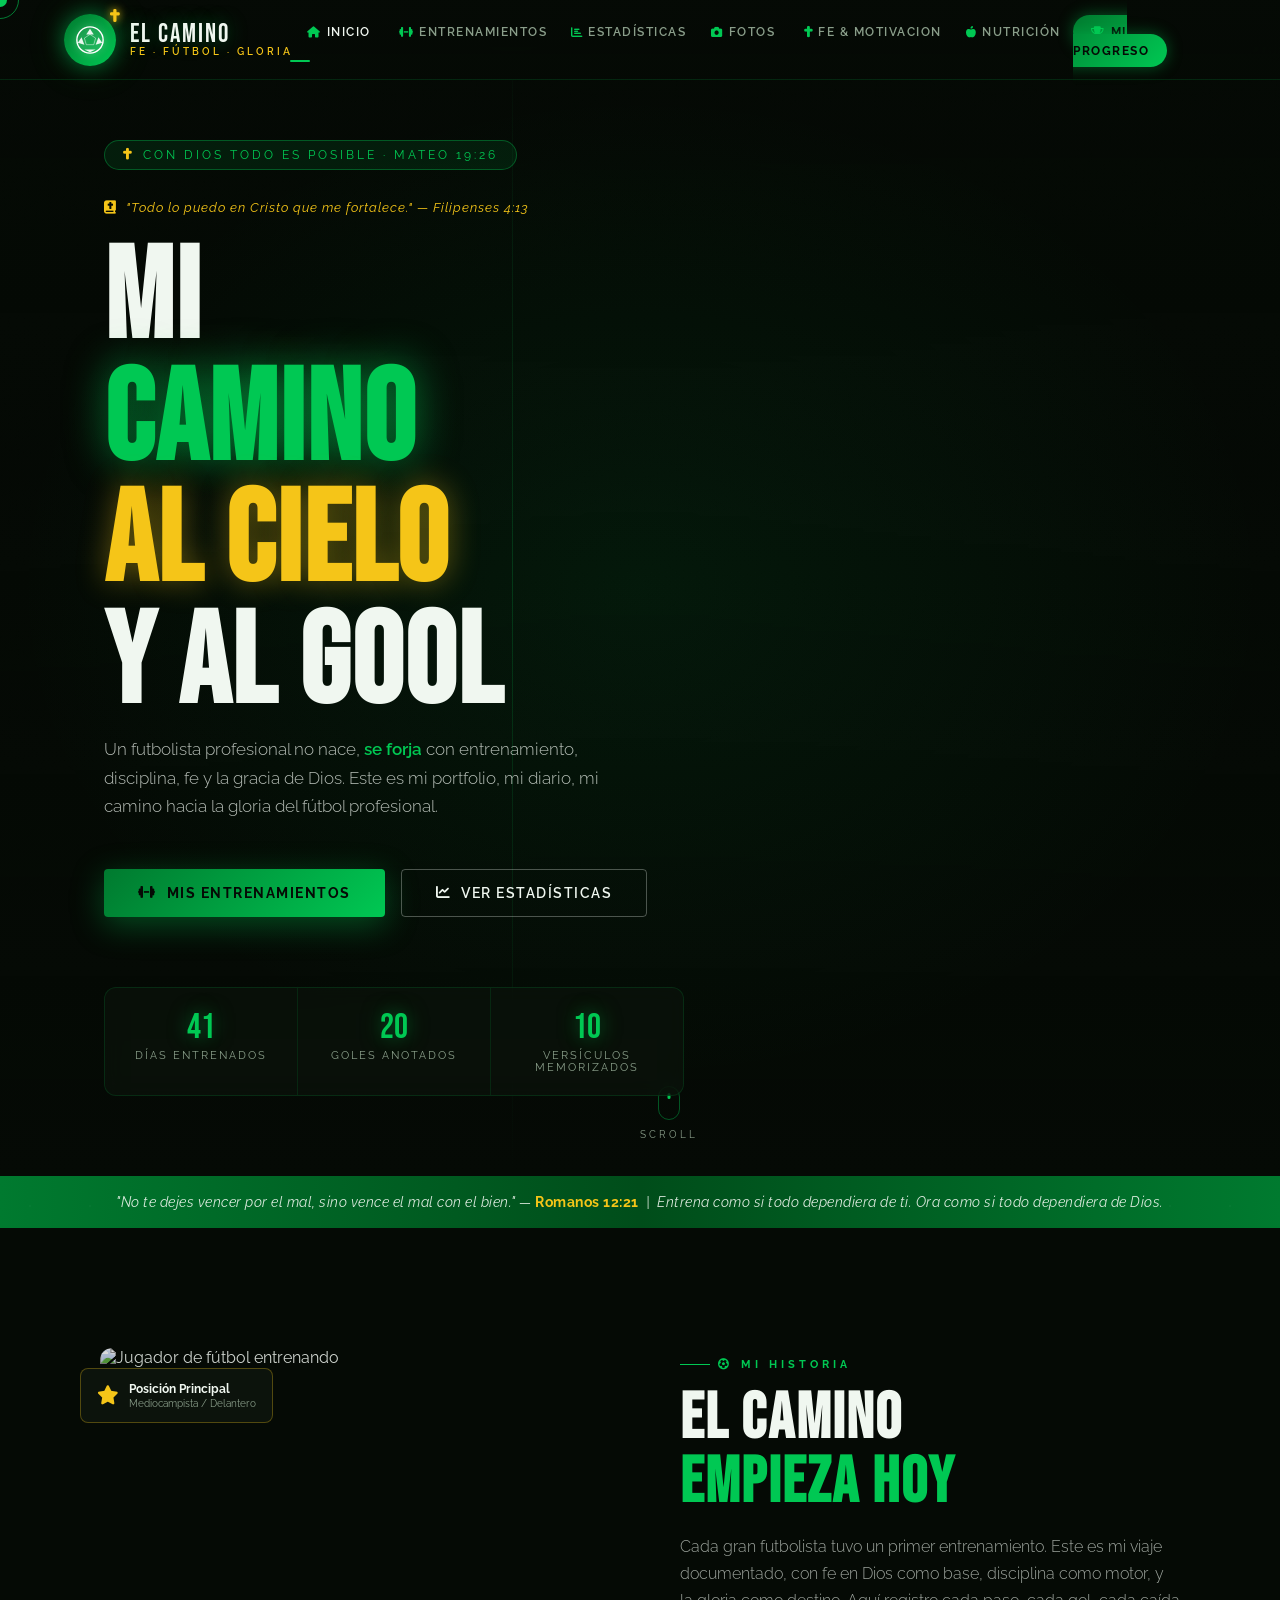
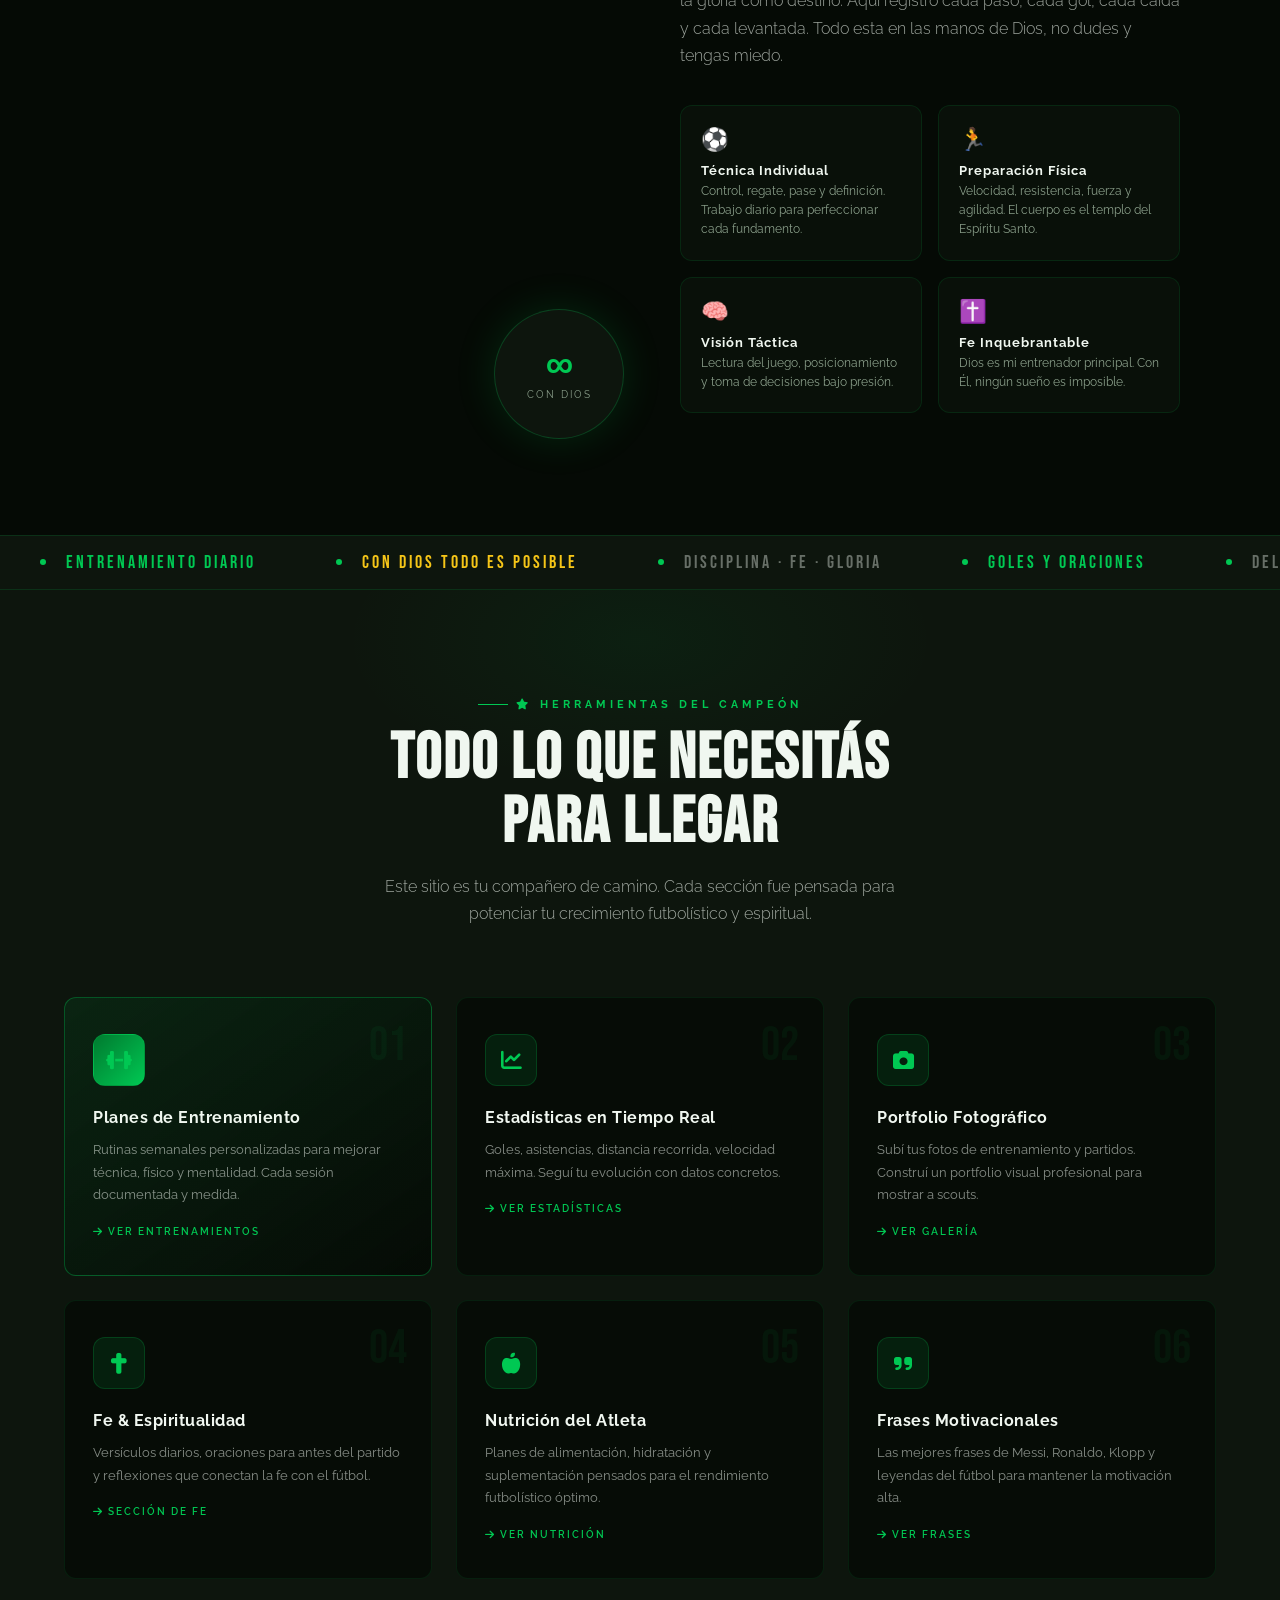
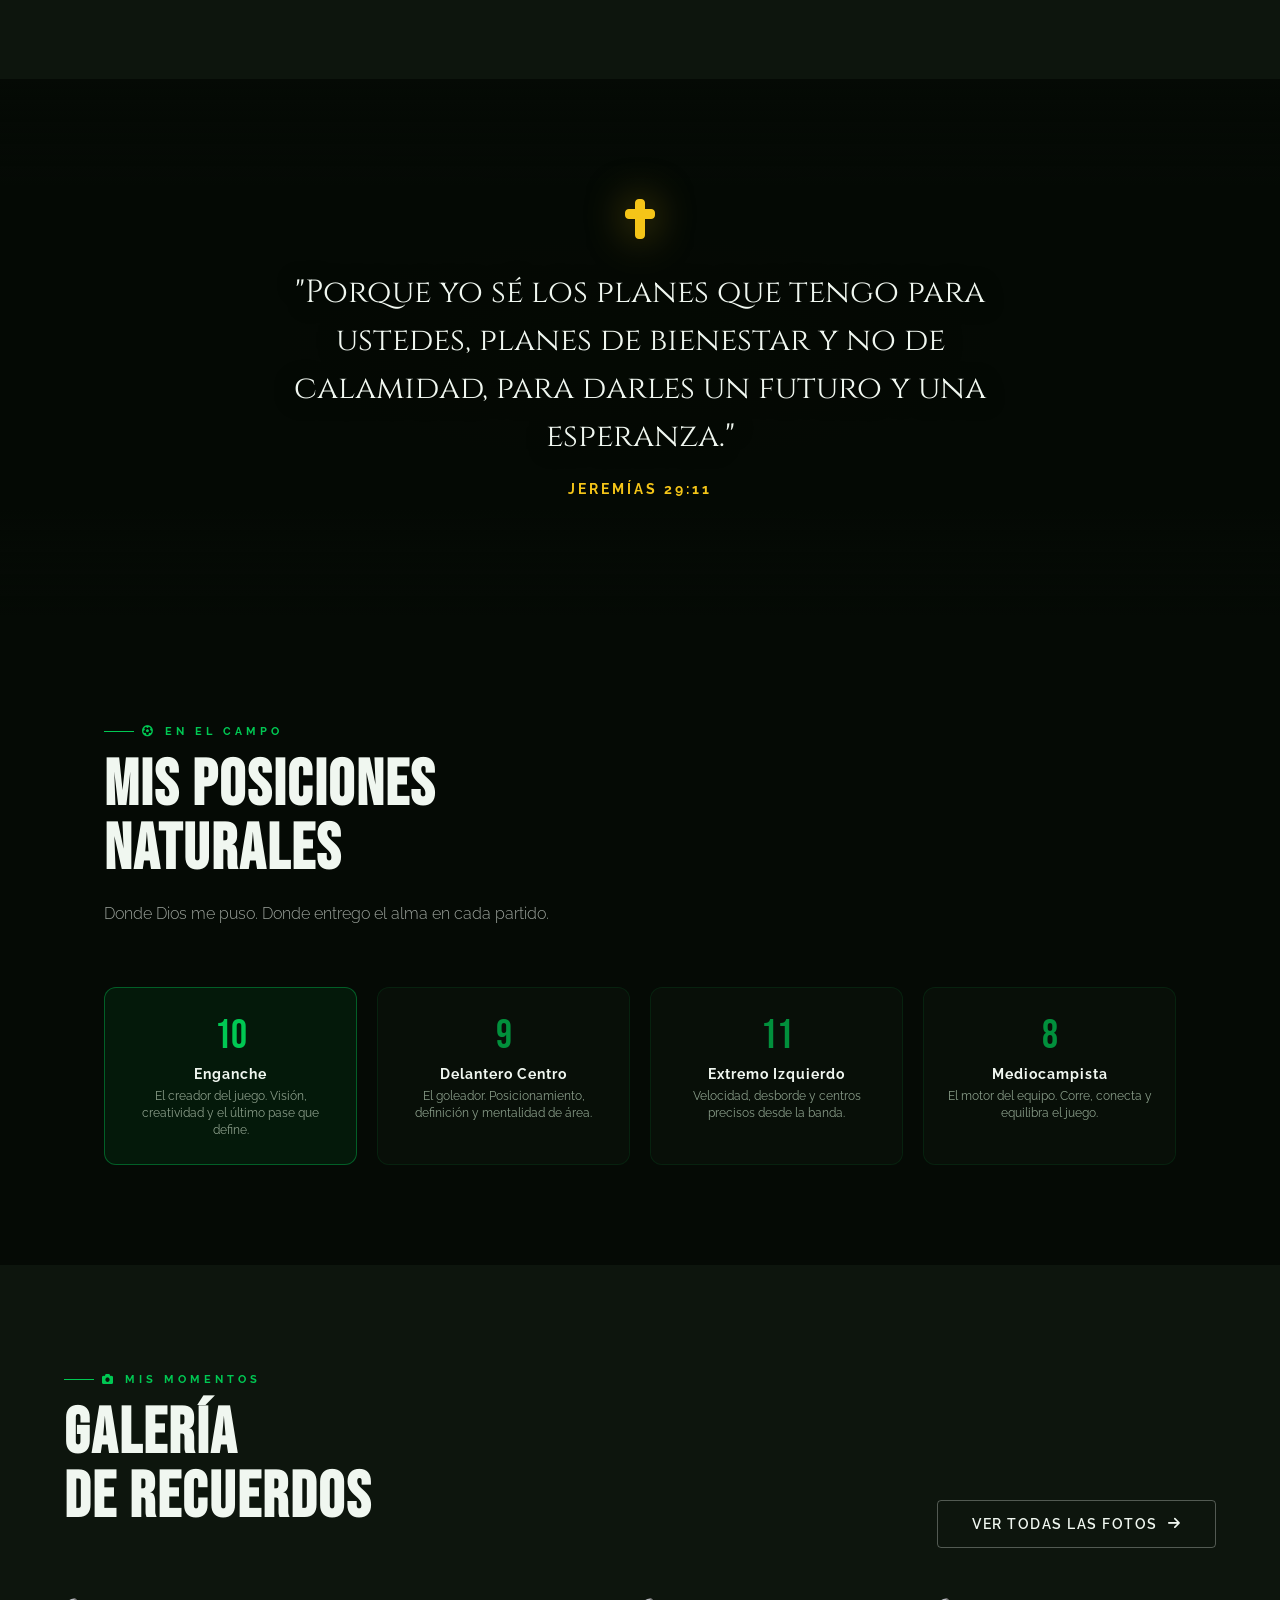
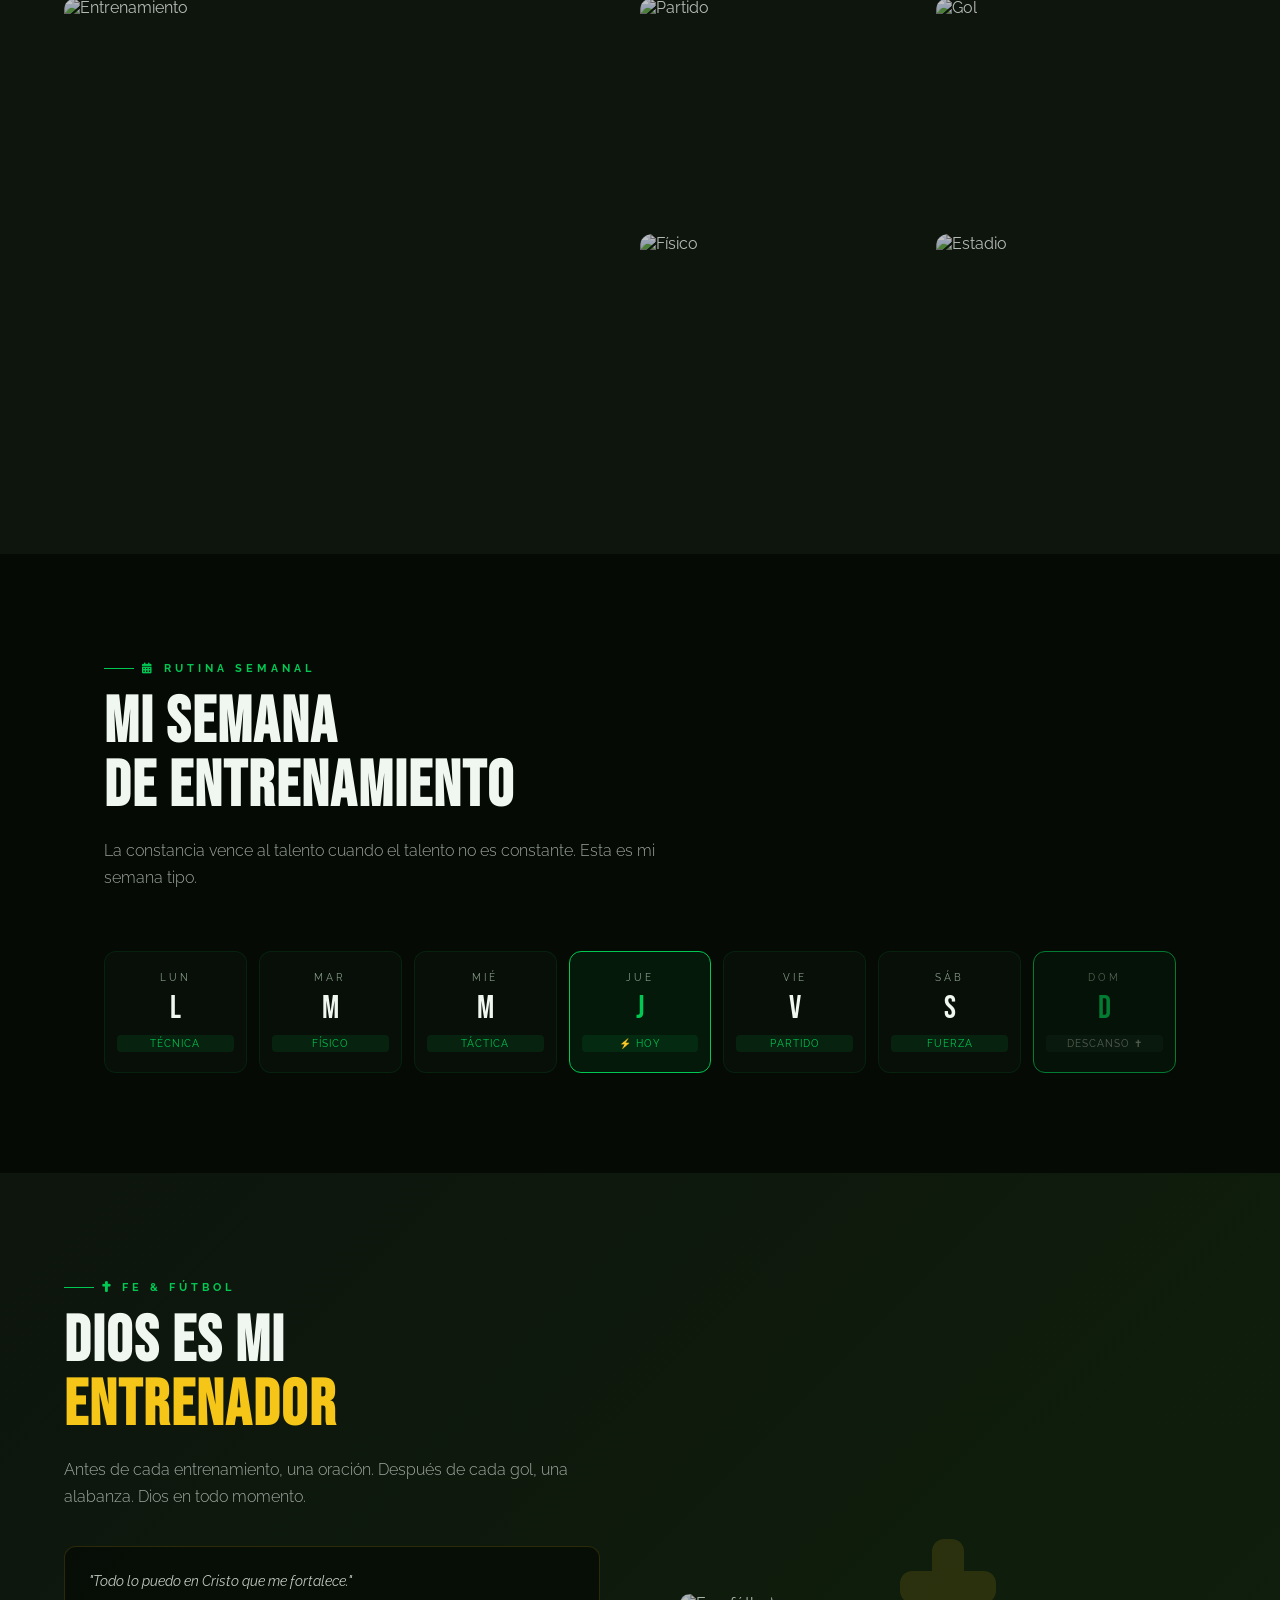
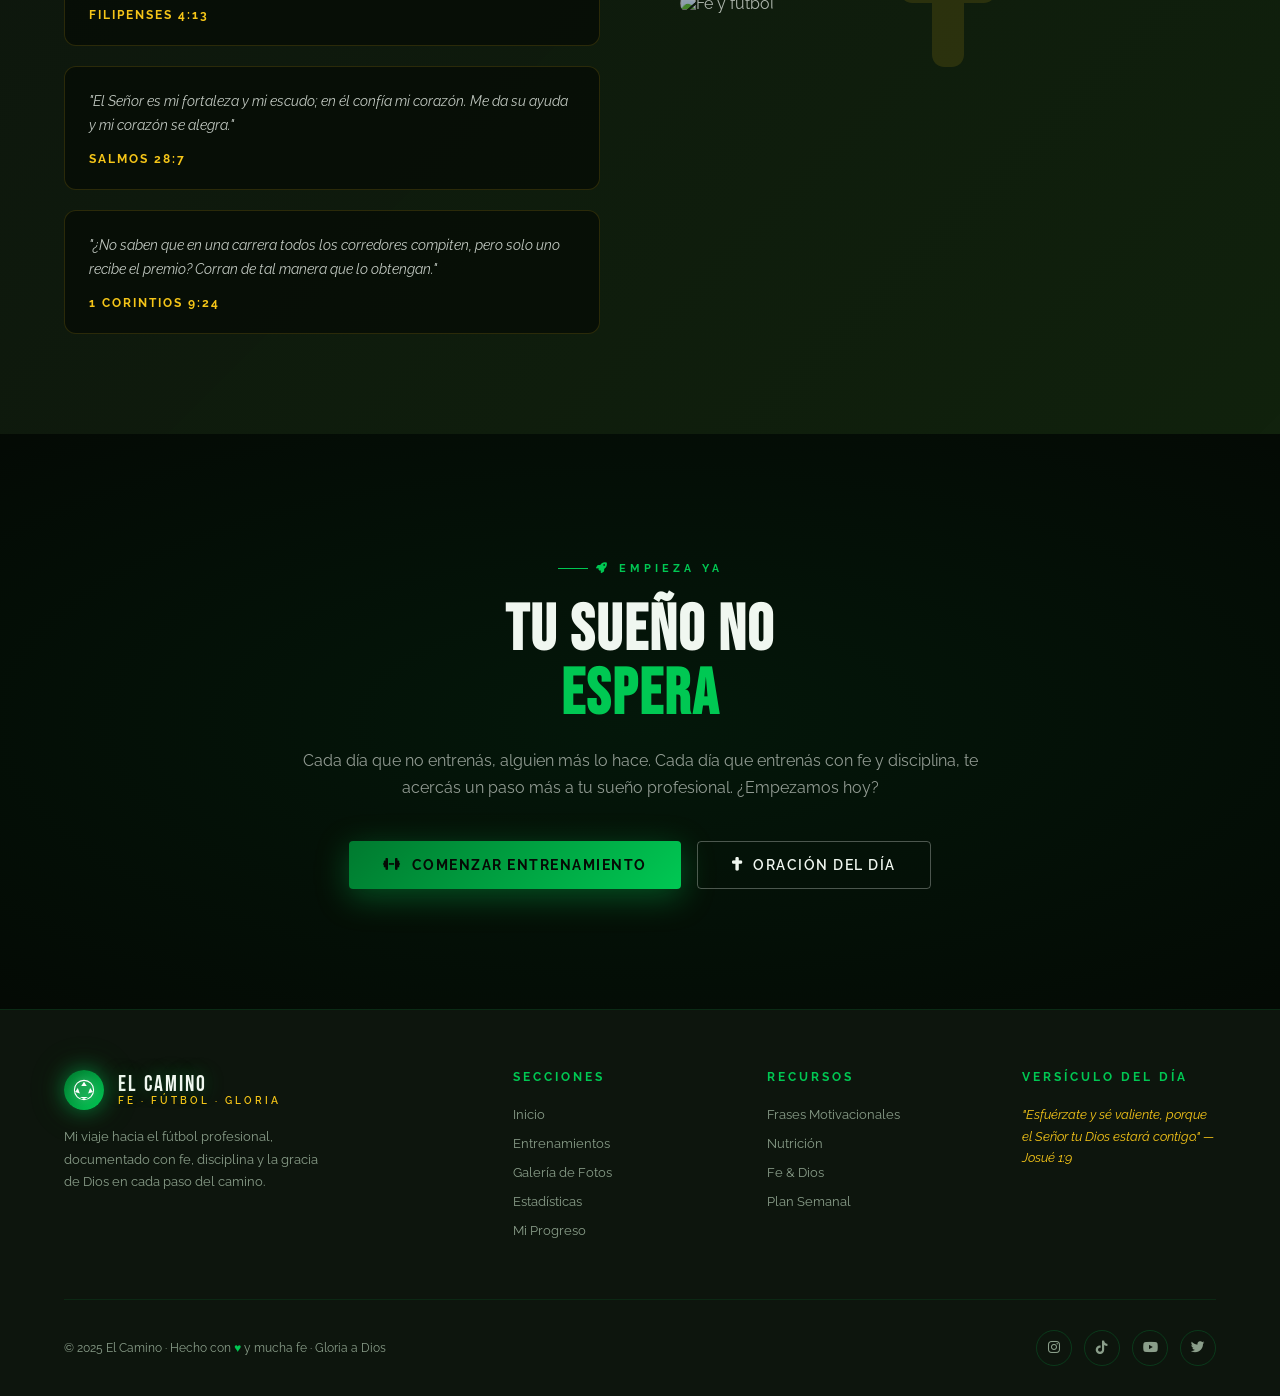
==== commit b76ab7f3: "1.1 Primer cambio del index" ====
--- a/index.html
+++ b/index.html
@@ -52,7 +52,7 @@
     </div>
     <div class="logo-text">
       <span class="logo-name">EL CAMINO</span>
-      <span class="logo-tag">Fe · Fútbol · Gloria</span>
+      <span class="logo-tag">Fe · Fútbol · Gloria </span>
     </div>
   </a>
 
@@ -173,7 +173,7 @@
     <p class="section-desc">
       Cada gran futbolista tuvo un primer entrenamiento. Este es mi viaje
       documentado, con fe en Dios como base, disciplina como motor,
-      y la gloria como destino. Aquí registro cada paso, cada gol, cada caída y cada levantada.
+      y la gloria como destino. Aquí registro cada paso, cada gol, cada caída y cada levantada. Todo esta en las manos de Dios, no dudes y tengas miedo.
     </p>
 
     <div class="journey-qualities">
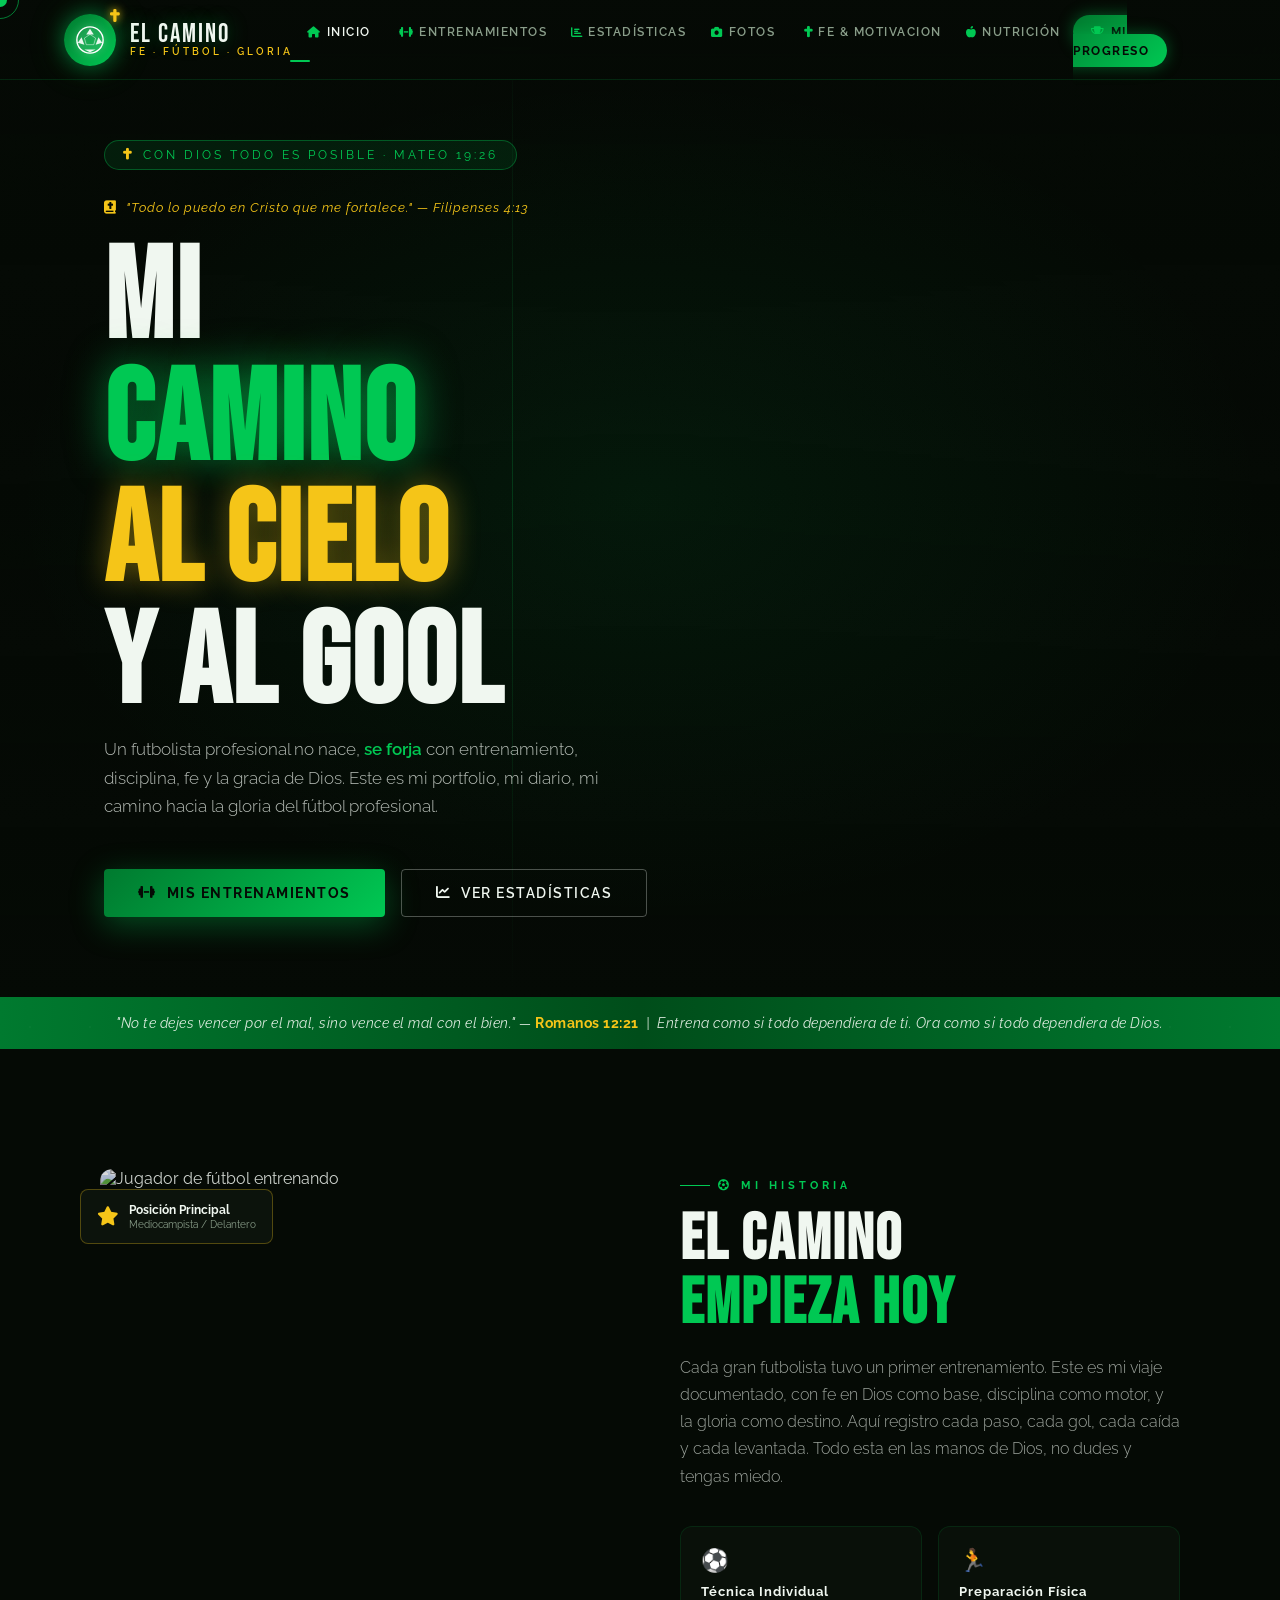
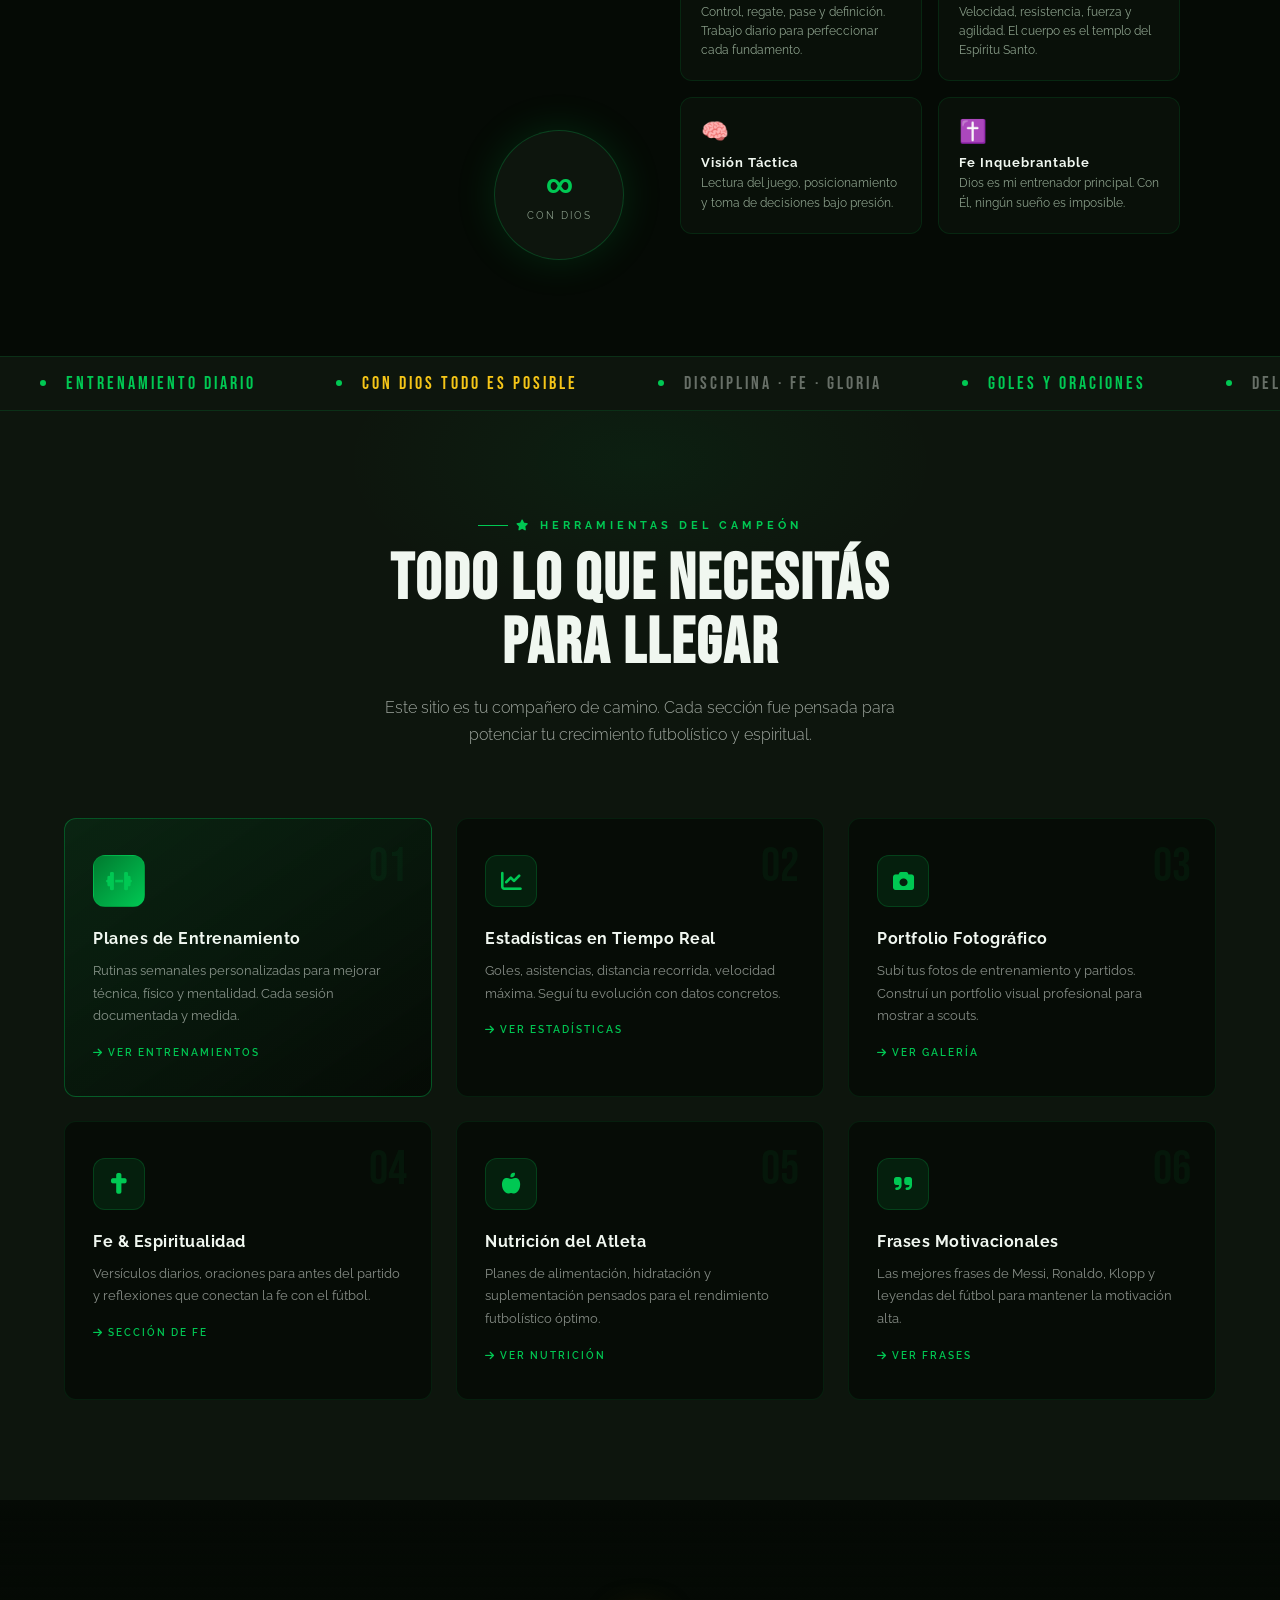
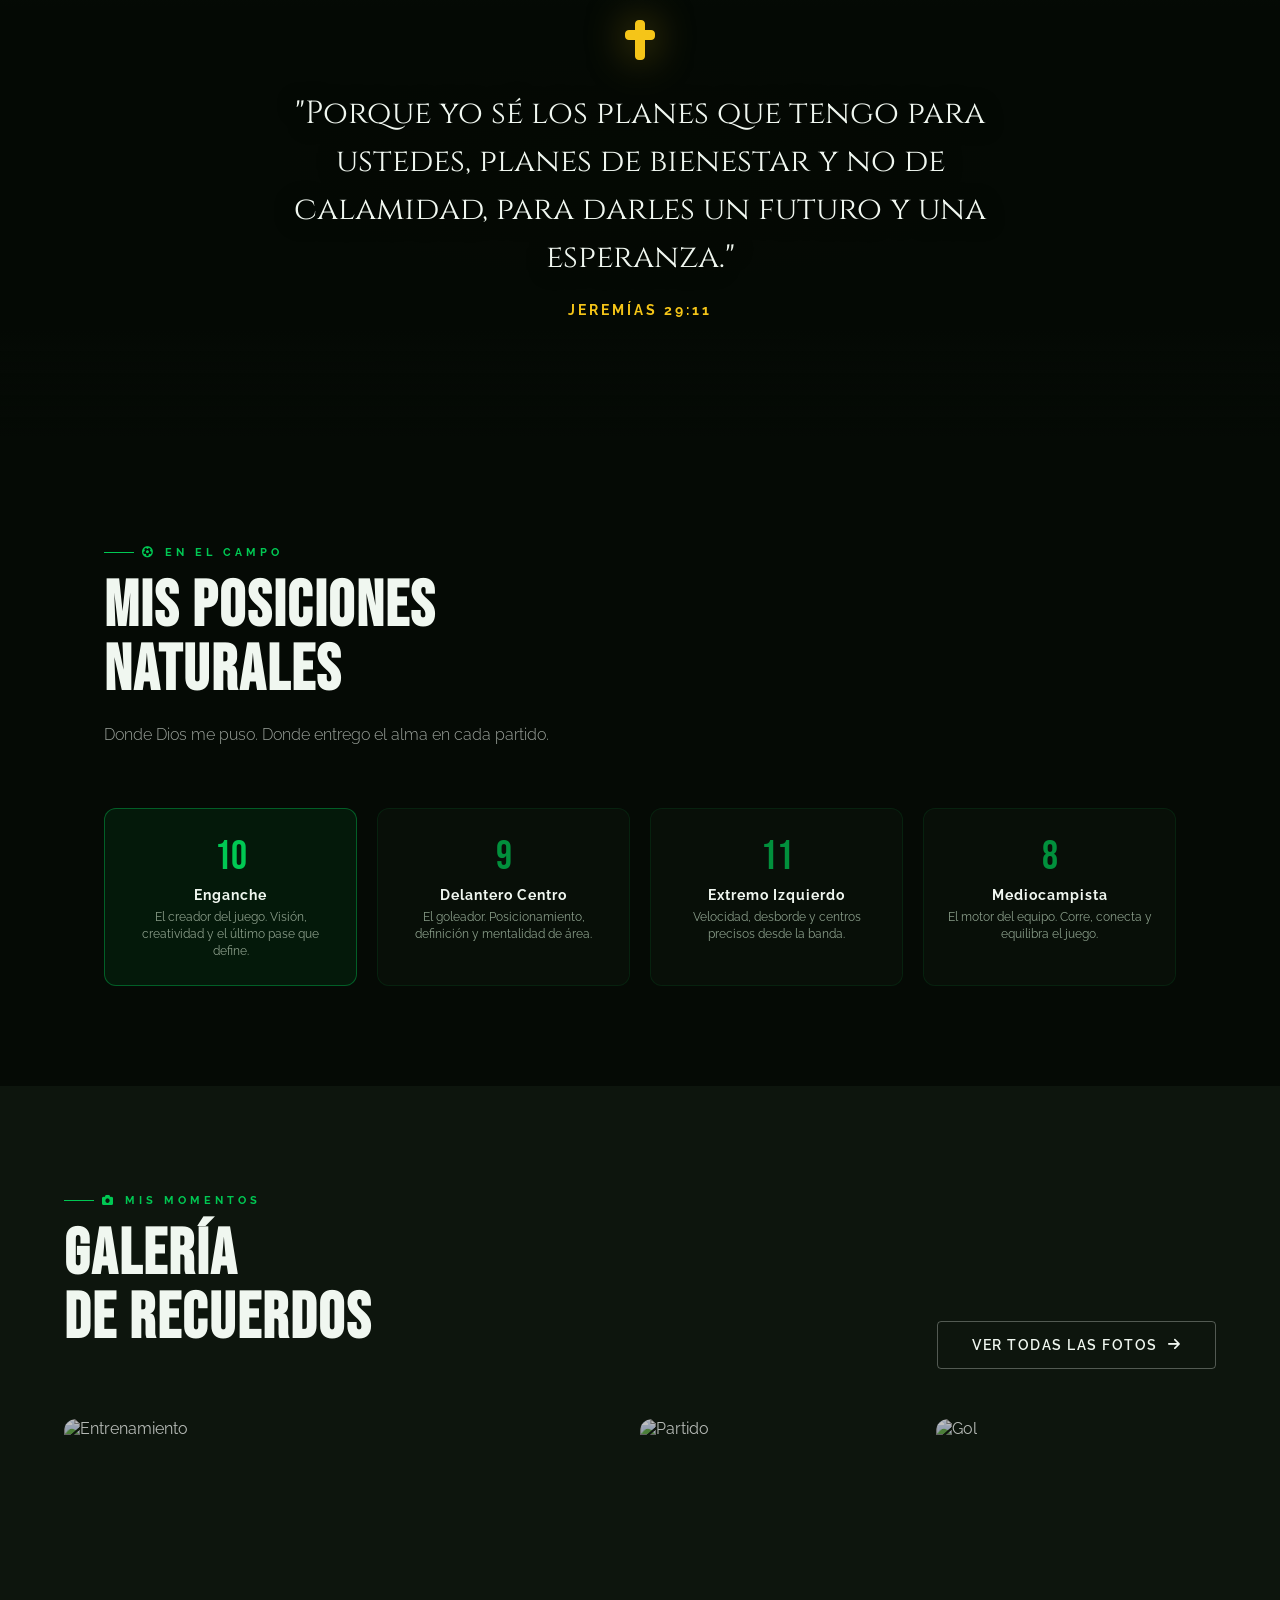
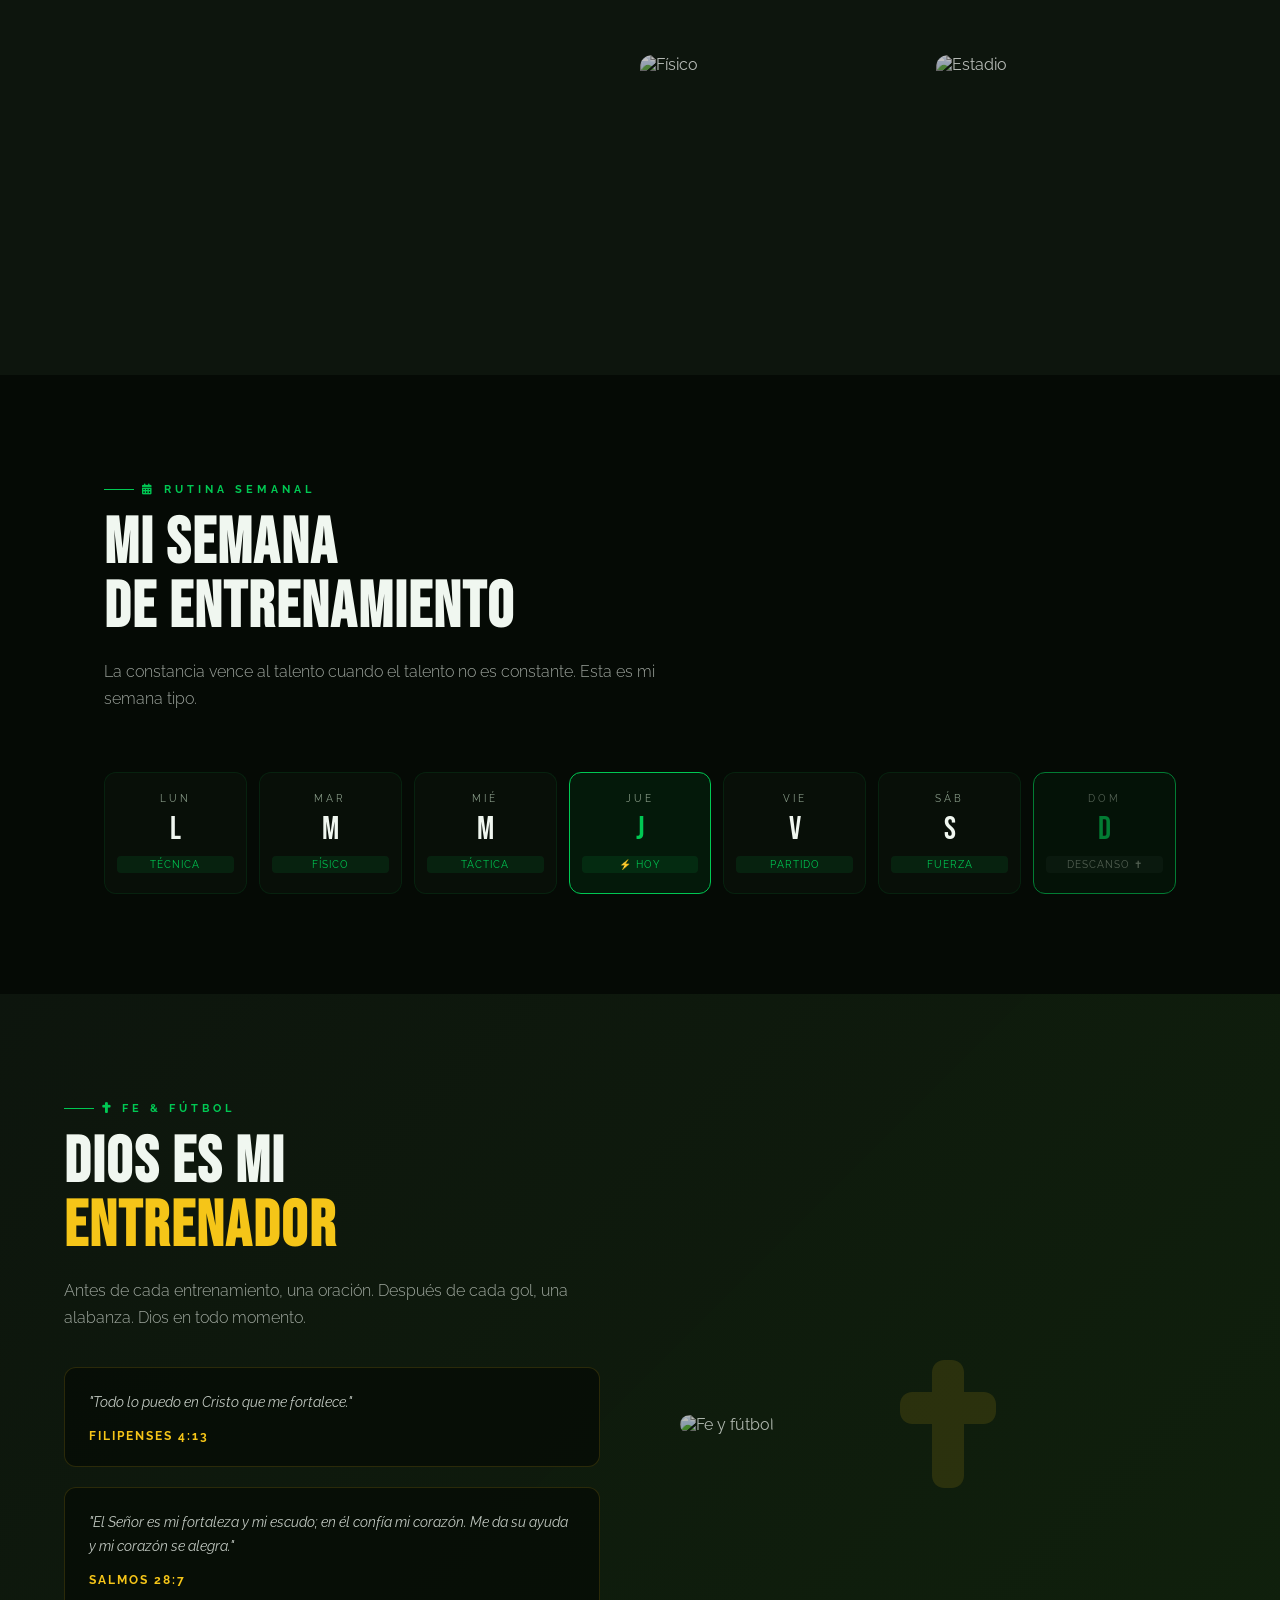
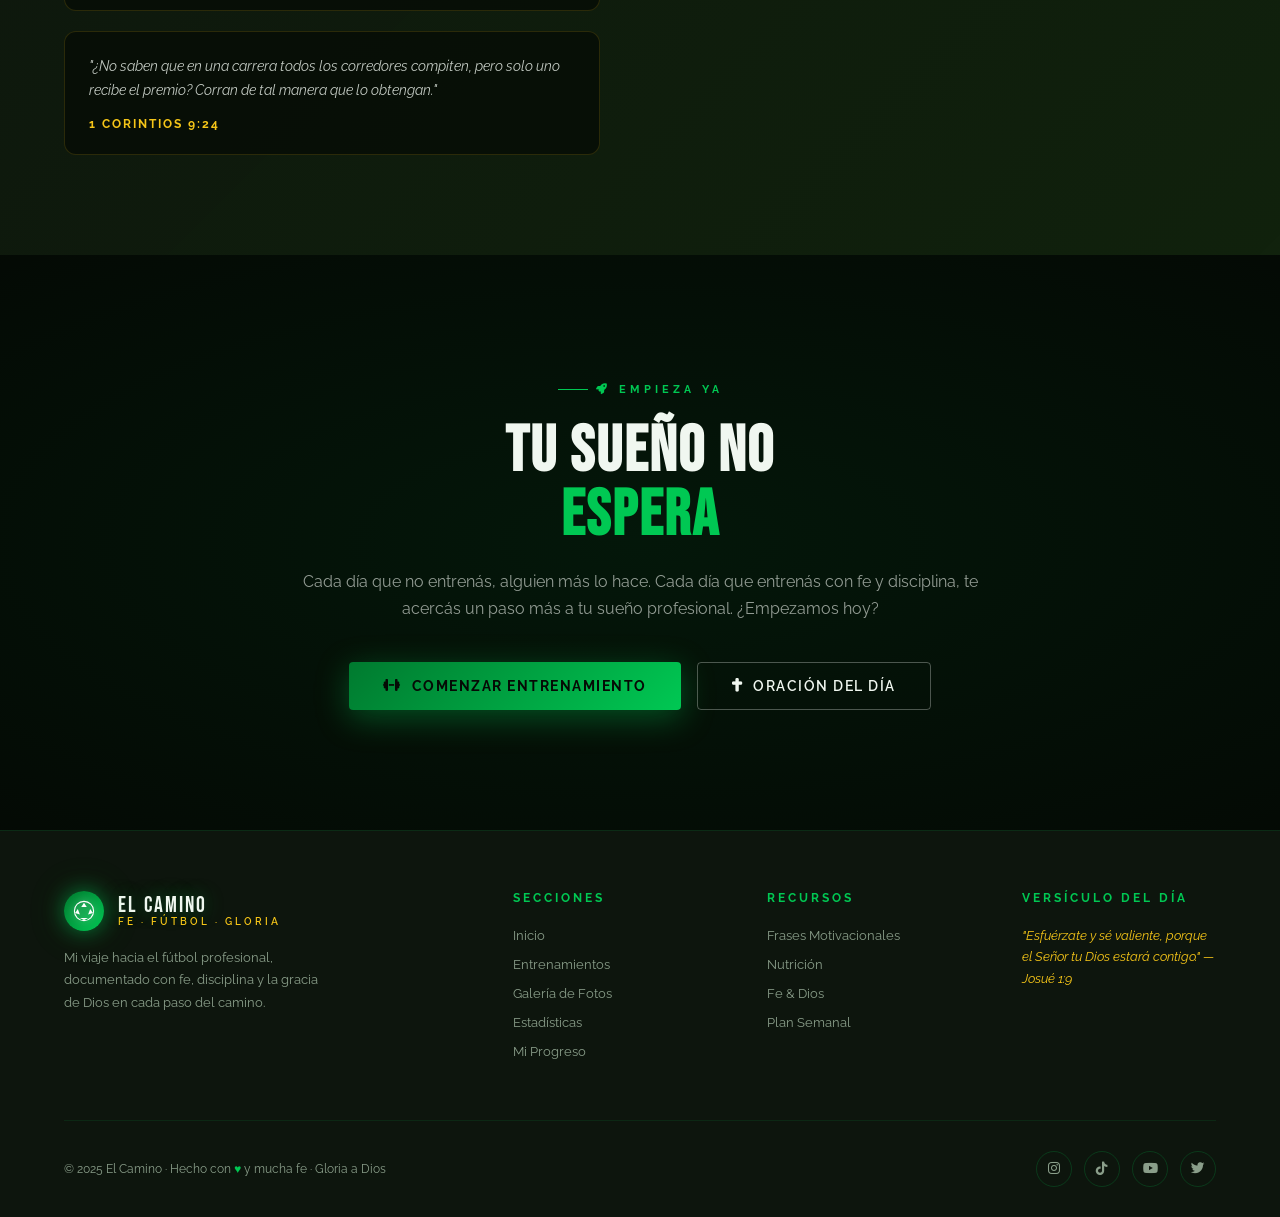
==== commit f81bb515: "1.1.1" ====
--- a/index.html
+++ b/index.html
@@ -114,26 +114,7 @@
       </a>
     </div>
 
-    <div class="hero-stats">
-      <div class="stat-item">
-        <span class="stat-num" id="cnt1">0</span>
-        <span class="stat-label">Días entrenados</span>
-      </div>
-      <div class="stat-item">
-        <span class="stat-num" id="cnt2">0</span>
-        <span class="stat-label">Goles anotados</span>
-      </div>
-      <div class="stat-item">
-        <span class="stat-num" id="cnt3">0</span>
-        <span class="stat-label">Versículos memorizados</span>
-      </div>
-    </div>
-  </div>
-
-  <div class="scroll-indicator" onclick="document.querySelector('.verse-ribbon').scrollIntoView({behavior:'smooth'})">
-    <div class="scroll-mouse"></div>
-    <span>Scroll</span>
-  </div>
+    
 </section>
 
 <!-- ============================
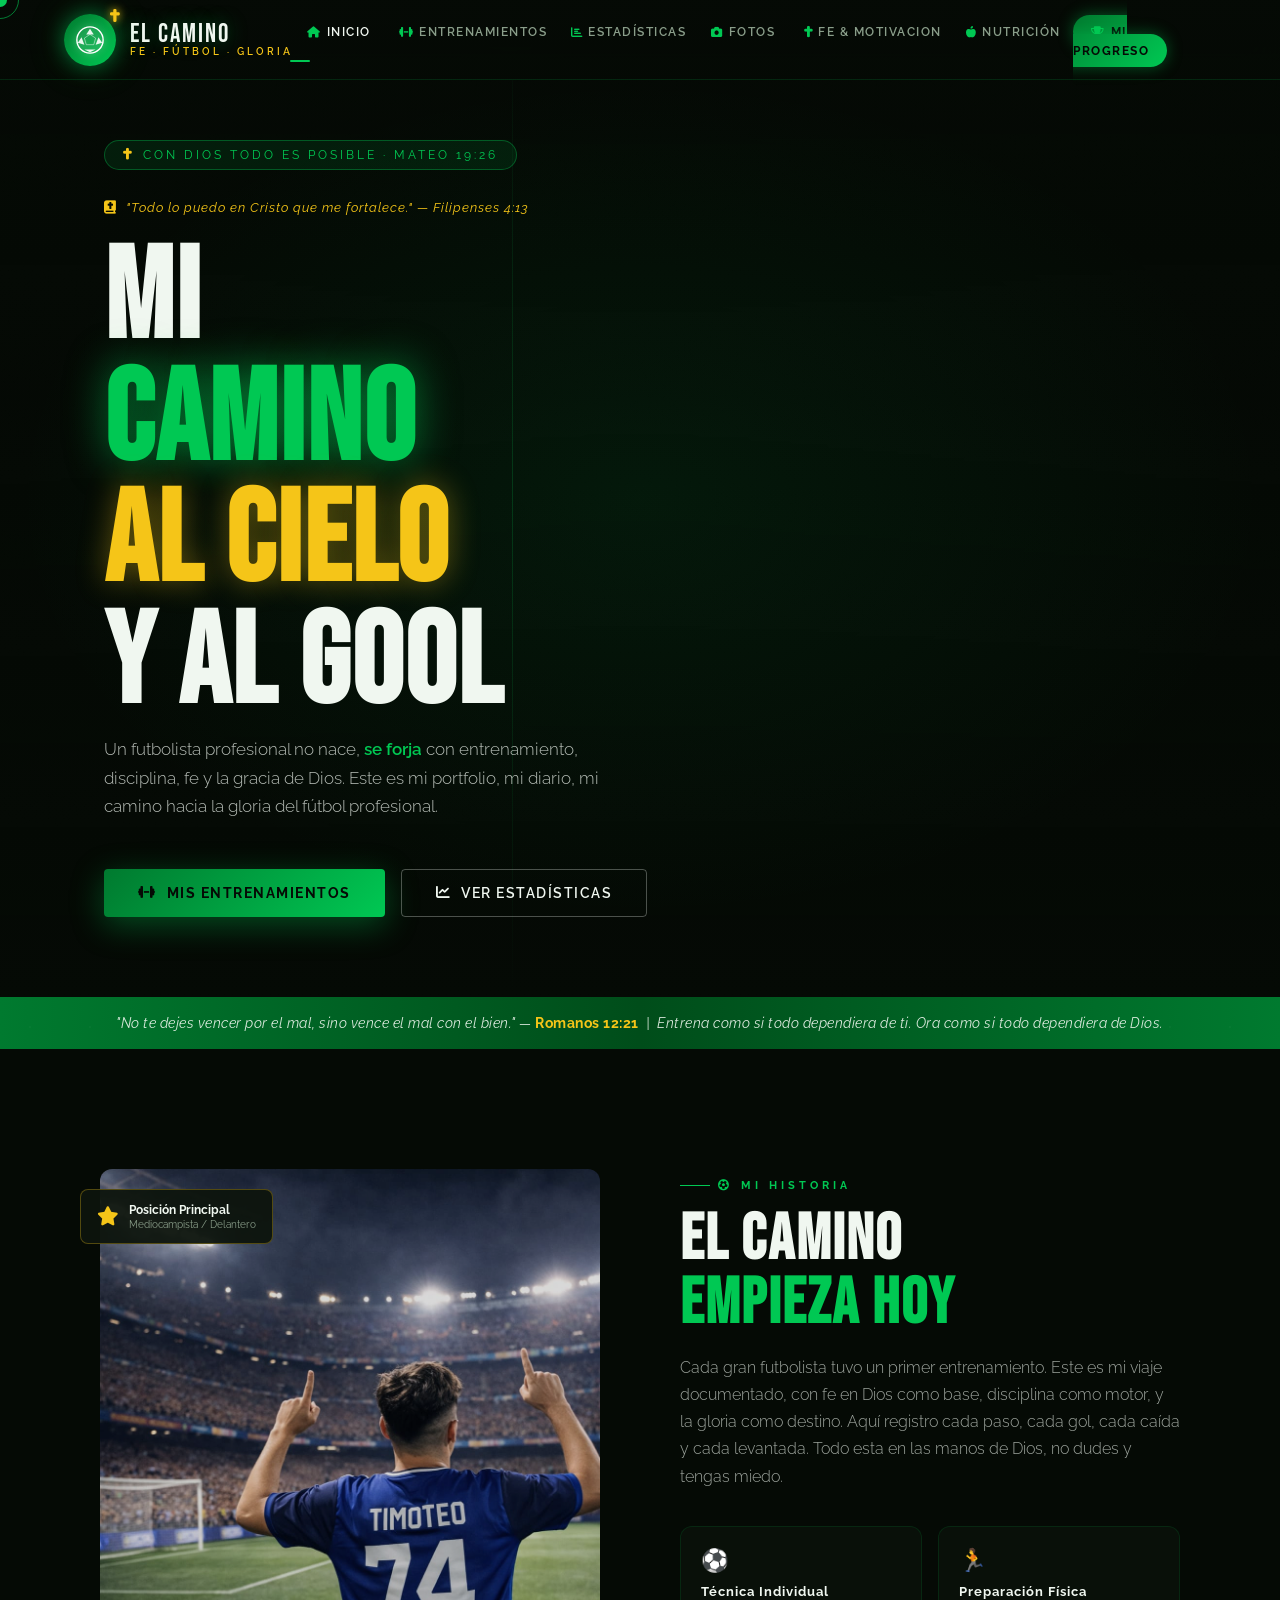
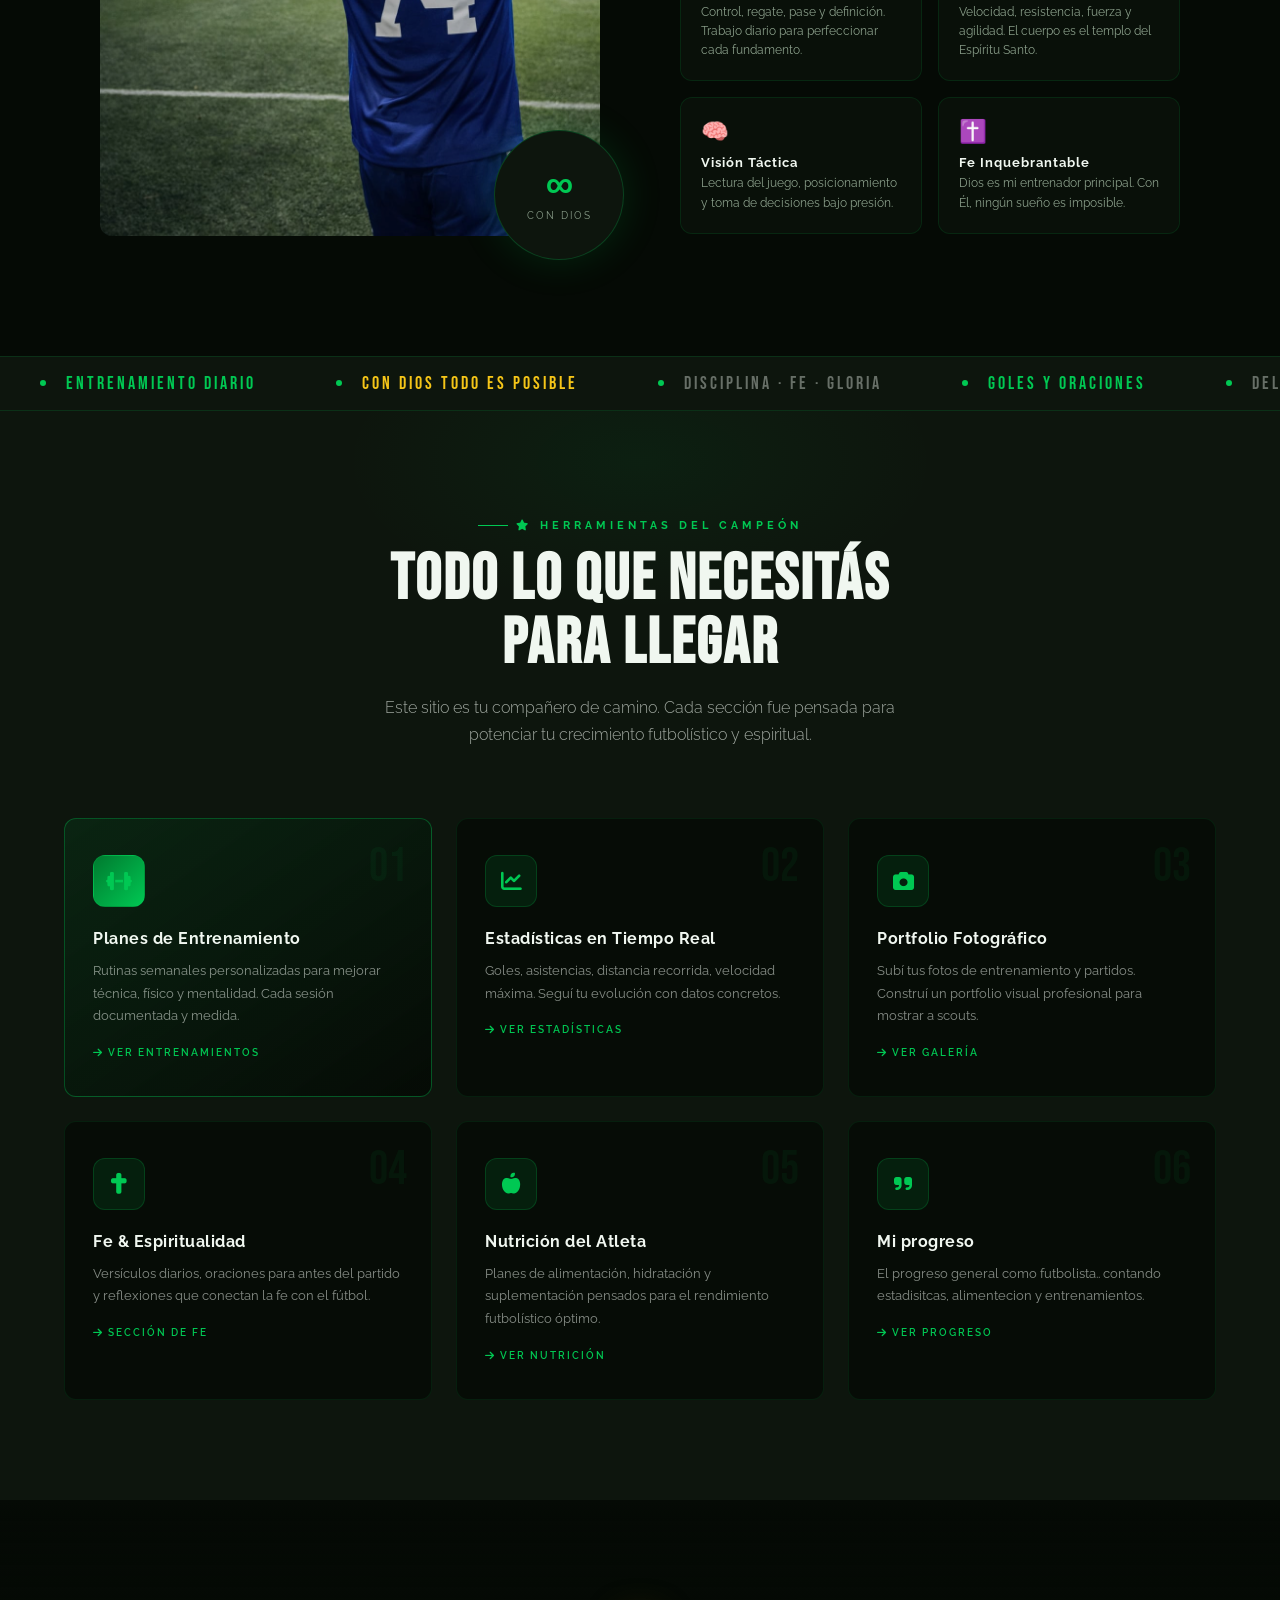
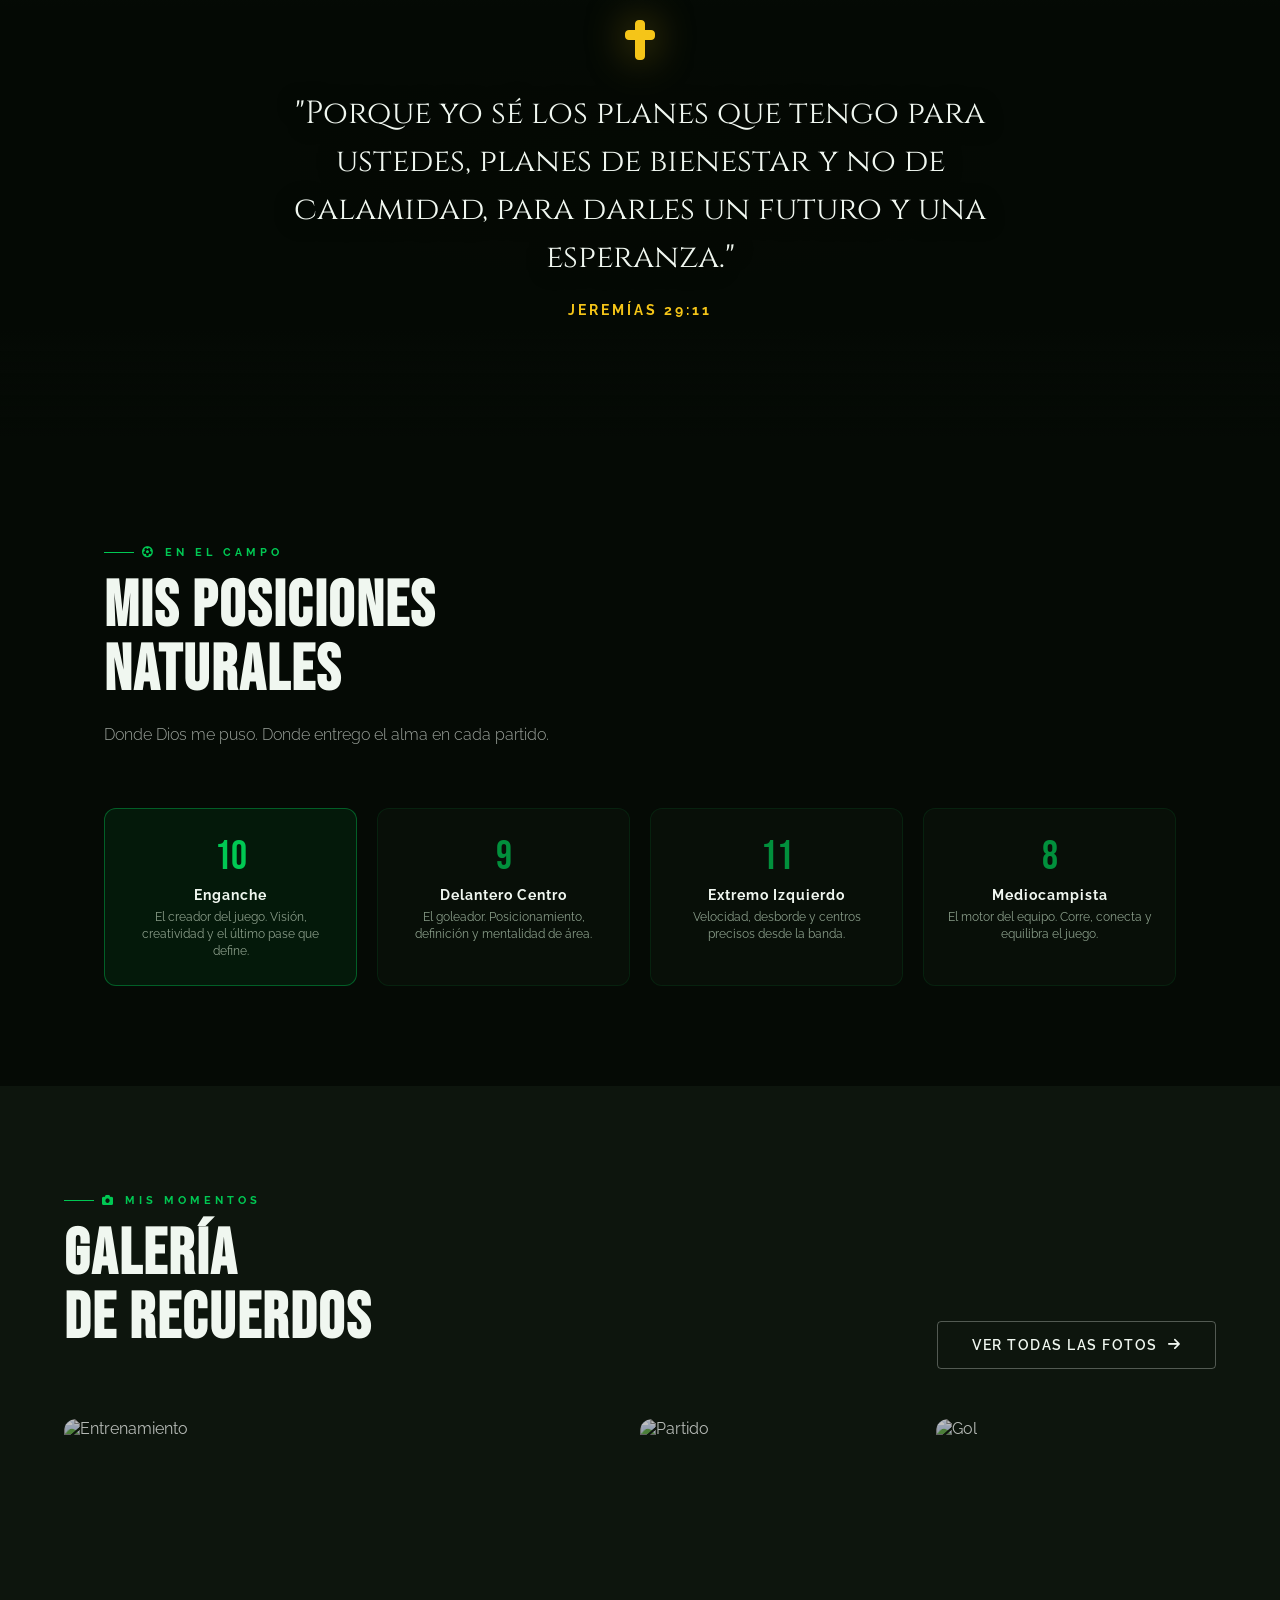
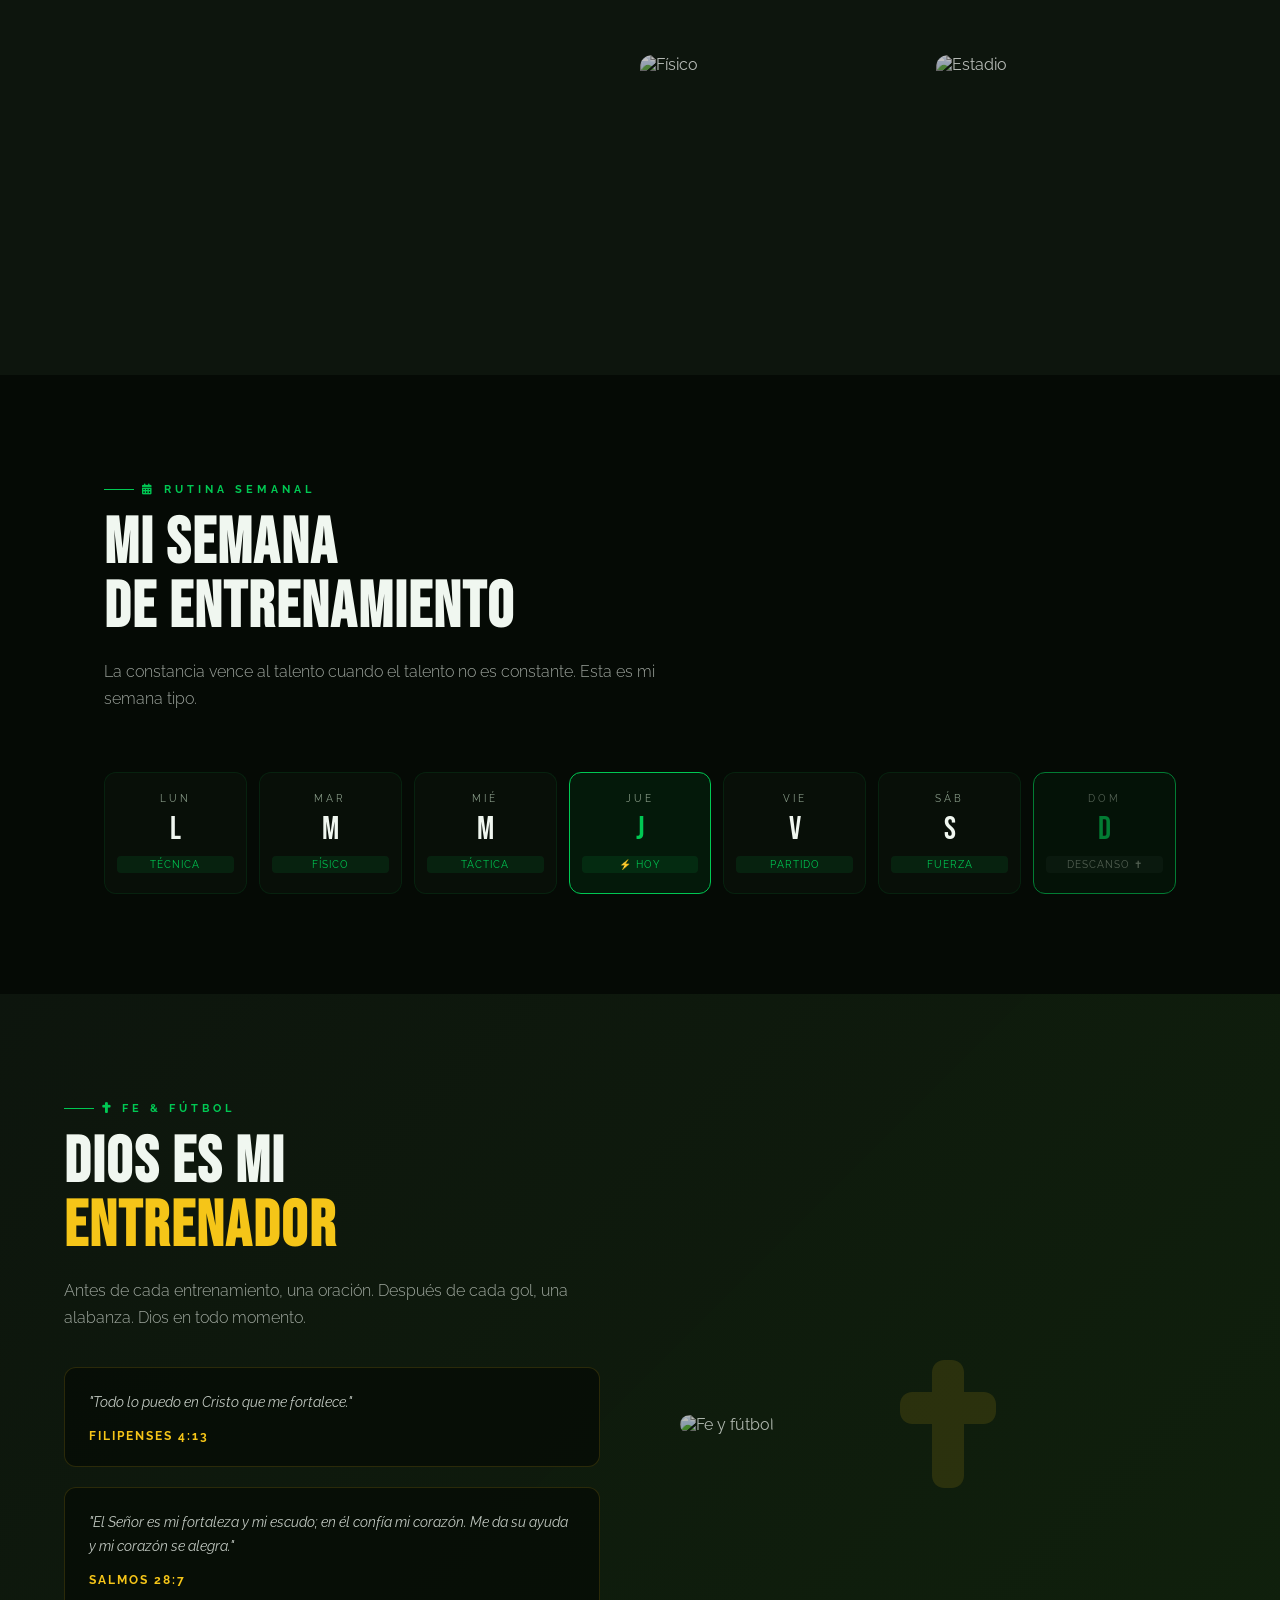
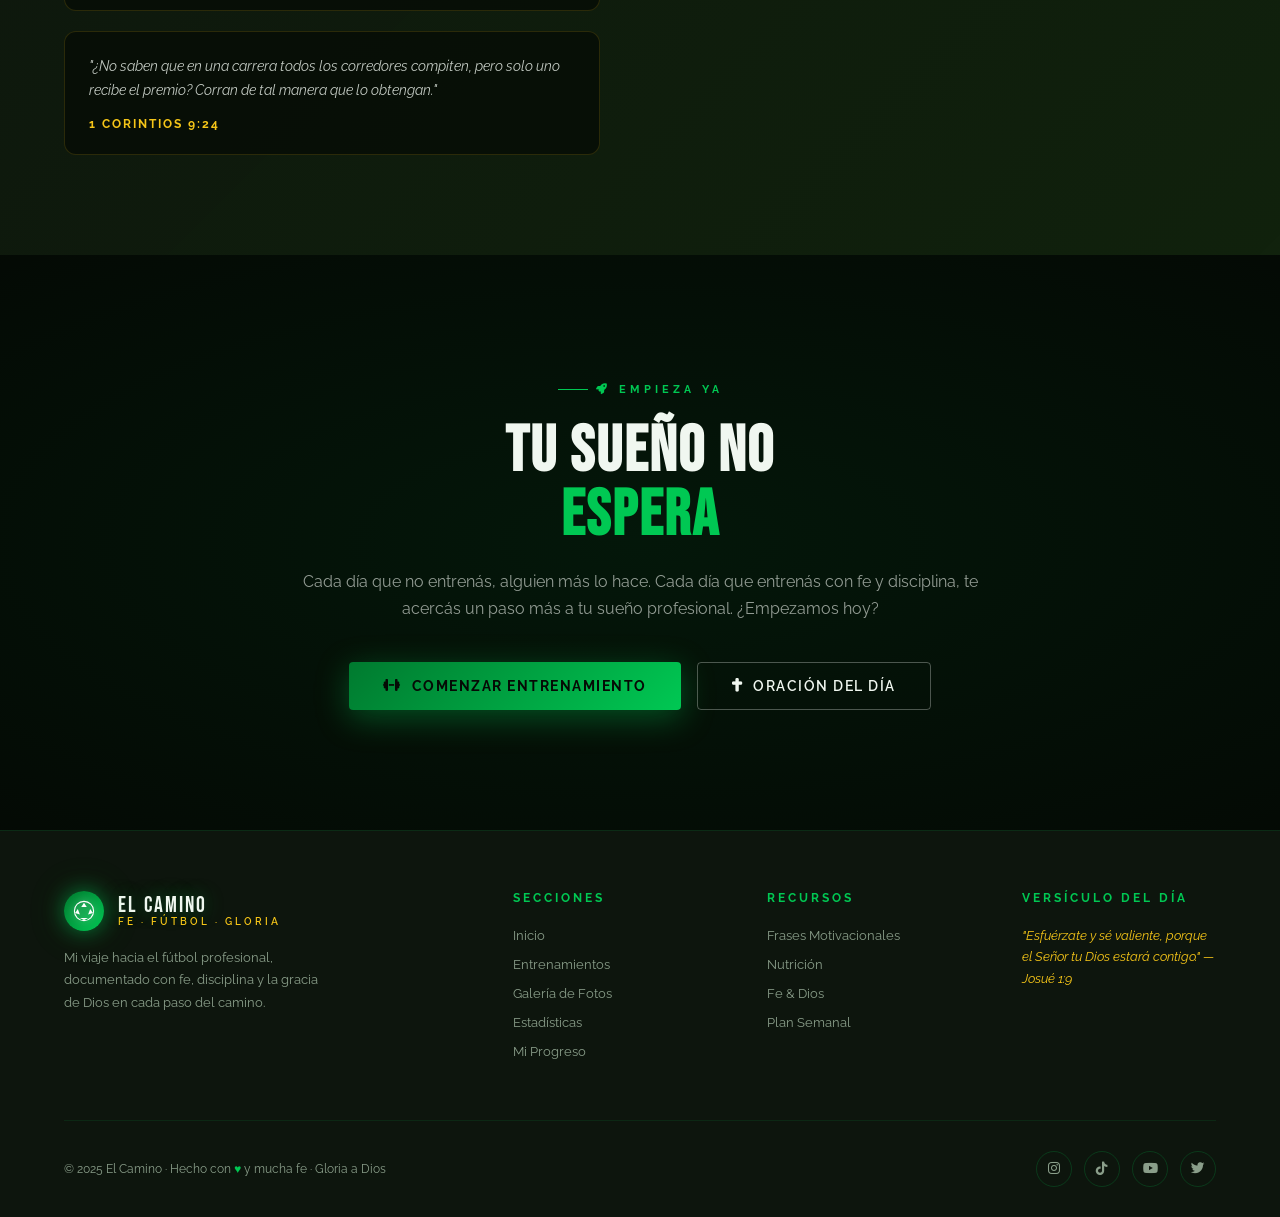
==== commit af59529d: "1.1.2" ====
--- a/index.html
+++ b/index.html
@@ -131,7 +131,7 @@
 <section class="journey reveal">
   <div class="journey-img-wrap">
     <img
-      src="https://images.unsplash.com/photo-1553778263-73a83bab9b0c?w=700&q=80"
+      src="./img/WhatsApp Image 2026-04-25 at 17.01.14.jpeg"
       alt="Jugador de fútbol entrenando"
       class="journey-img-main"
     />
@@ -258,9 +258,9 @@
       <div class="feature-card reveal">
         <div class="feature-num">06</div>
         <div class="feature-icon"><i class="fas fa-quote-right"></i></div>
-        <div class="feature-title">Frases Motivacionales</div>
-        <div class="feature-text">Las mejores frases de Messi, Ronaldo, Klopp y leyendas del fútbol para mantener la motivación alta.</div>
-        <span class="feature-tag"><i class="fas fa-arrow-right"></i> Ver frases</span>
+        <div class="feature-title">Mi progreso</div>
+        <div class="feature-text">El progreso general como futbolista.. contando estadisitcas, alimentecion y entrenamientos.</div>
+        <span class="feature-tag"><i class="fas fa-arrow-right"></i> Ver Progreso</span>
       </div>
     </div>
   </div>
